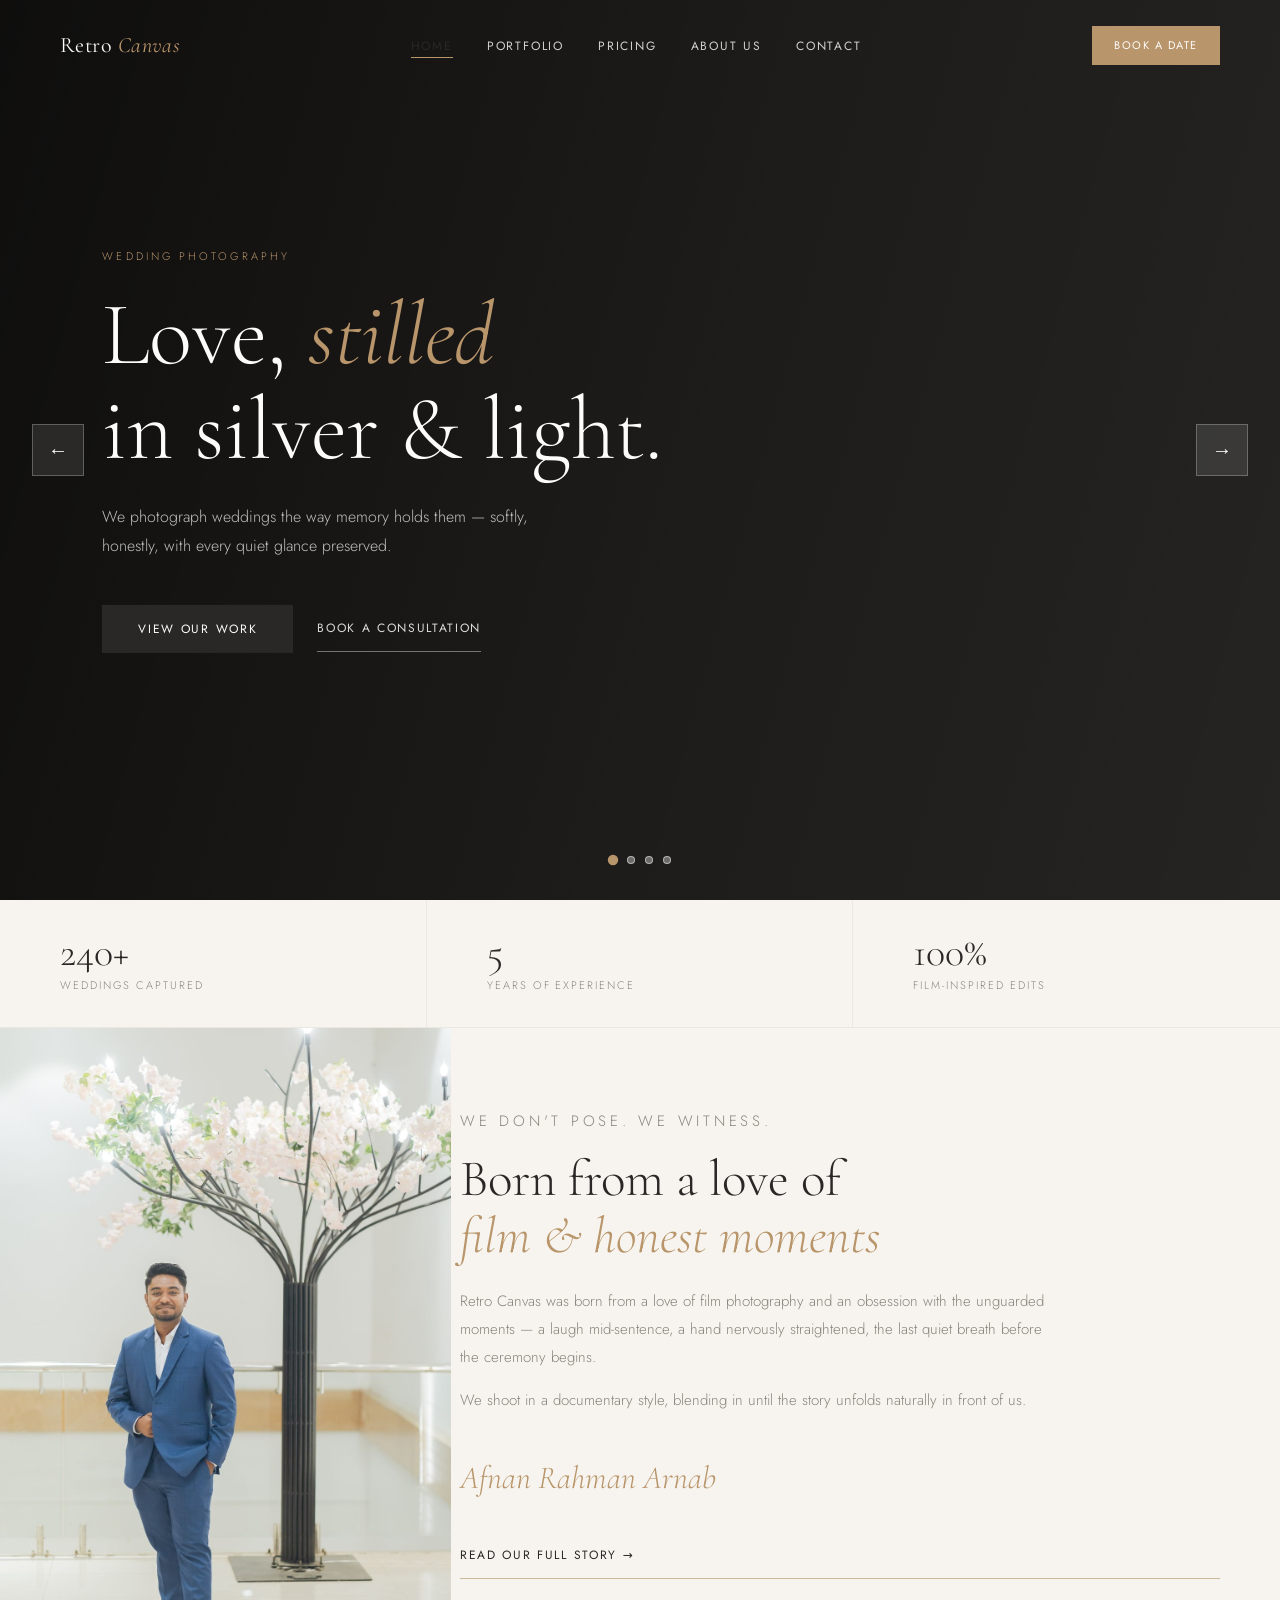
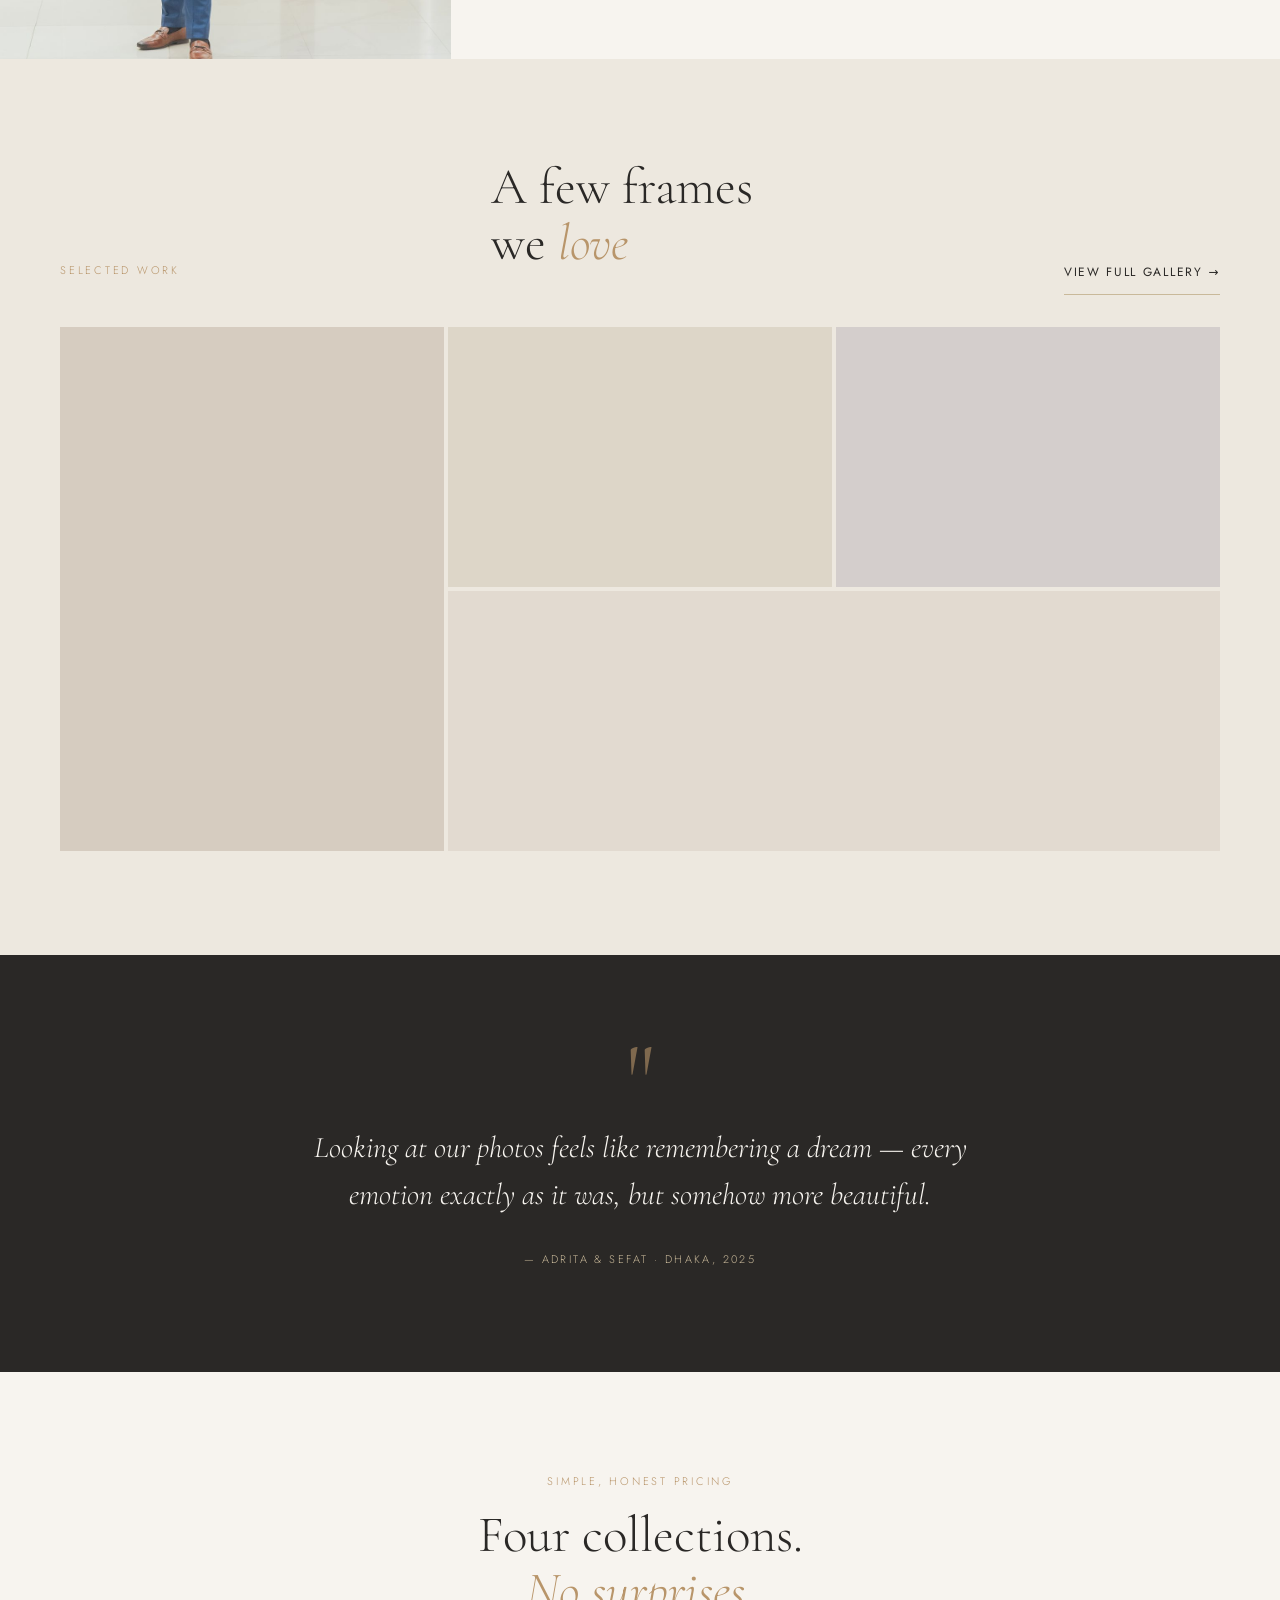
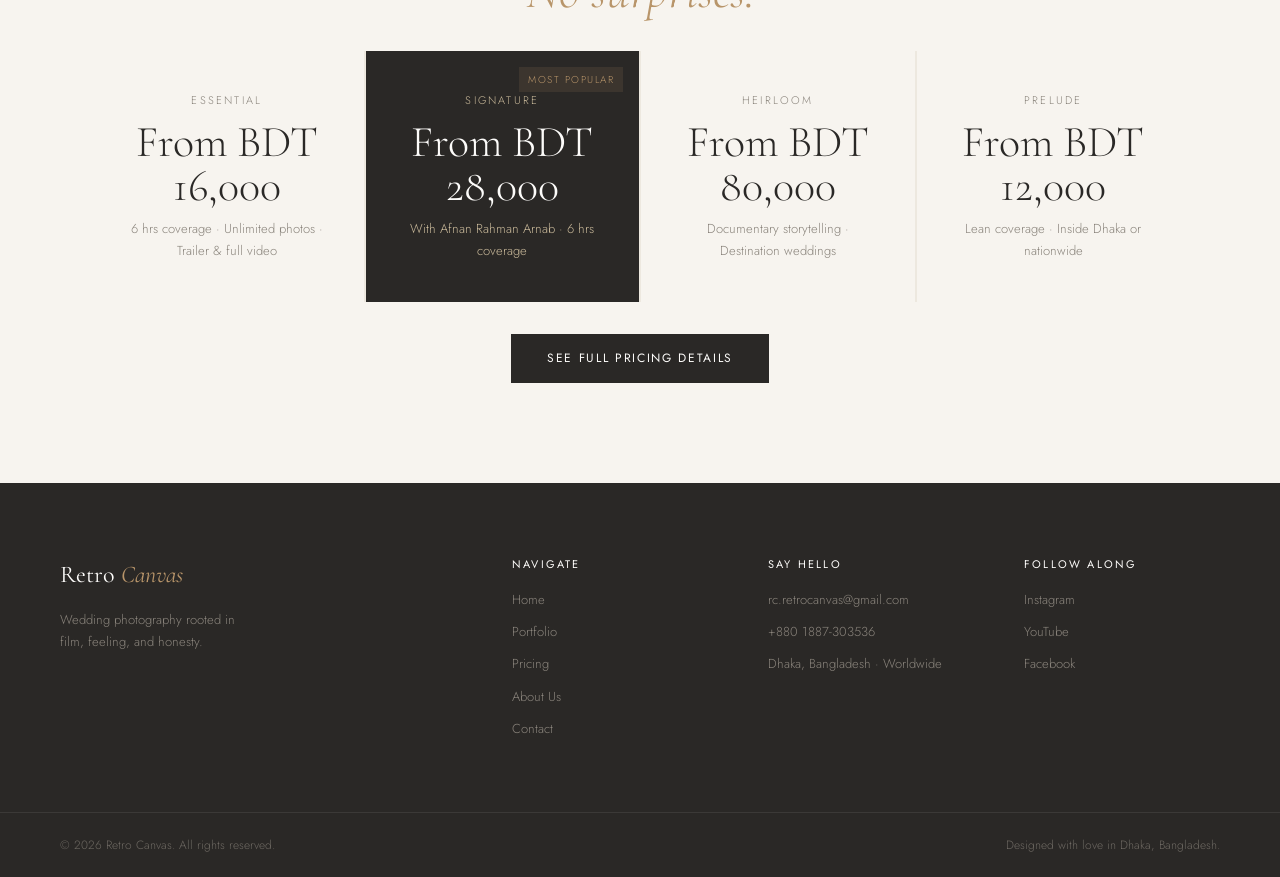
==== index.html @ ff7b5385 "link" ====
<!DOCTYPE html>
<html lang="en">
<head>
  <meta charset="UTF-8" />
  <meta name="viewport" content="width=device-width, initial-scale=1.0"/>
  <title>Retro Canvas — Wedding Photography</title>
  <link rel="stylesheet" href="css/global.css" />
  <link rel="stylesheet" href="css/home.css" />
</head>
<body>

  <nav id="main-nav">
    <a class="nav-logo" href="index.html">Retro <span>Canvas</span></a>
    <button class="nav-toggle" id="nav-toggle" aria-label="Open menu">&#9776;</button>
    <ul class="nav-links" id="nav-links">
      <li><a href="index.html" class="active">Home</a></li>
      <li><a href="pages/portfolio.html">Portfolio</a></li>
      <li><a href="pages/pricing.html">Pricing</a></li>
      <li><a href="pages/about.html">About Us</a></li>
      <li><a href="pages/contact.html">Contact</a></li>
    </ul>
    <a class="nav-cta" href="pages/contact.html">Book a Date</a>
  </nav>

  <!-- ── HERO SLIDESHOW ── -->
  <section class="hero-slider">
    <div class="slides-track">
      <div class="slide slide-1">
        <div class="slide-overlay"></div>
        <div class="slide-content">
          <span class="slide-eyebrow">Wedding Photography</span>
          <h1 class="slide-headline">Love, <em>stilled</em><br>in silver &amp; light.</h1>
          <p class="slide-sub">We photograph weddings the way memory holds them — softly, honestly, with every quiet glance preserved.</p>
          <div class="slide-actions">
            <a class="btn-primary" href="pages/portfolio.html">View Our Work</a>
            <a class="btn-ghost" href="pages/contact.html">Book a Consultation</a>
          </div>
        </div>
      </div>
      <div class="slide slide-2">
        <div class="slide-overlay"></div>
        <div class="slide-content">
          <span class="slide-eyebrow">Film · Documentary · Intimate</span>
          <h1 class="slide-headline">Every glance.<br><em>Every tear.</em><br>Preserved.</h1>
          <p class="slide-sub">Since 2022, shooting weddings across Bangladesh and beyond — always with a film heart.</p>
          <div class="slide-actions">
            <a class="btn-primary" href="pages/about.html">Our Story</a>
            <a class="btn-ghost" href="pages/pricing.html">See Packages</a>
          </div>
        </div>
      </div>
      <div class="slide slide-3">
        <div class="slide-overlay"></div>
        <div class="slide-content">
          <span class="slide-eyebrow">Destination Weddings Welcome</span>
          <h1 class="slide-headline">We go where<br><em>your love</em> takes us.</h1>
          <p class="slide-sub">From Dhaka to anywhere — we travel nationwide and beyond to document your most important day.</p>
          <div class="slide-actions">
            <a class="btn-primary" href="pages/contact.html">Start a Conversation</a>
            <a class="btn-ghost" href="pages/portfolio.html">Browse Gallery</a>
          </div>
        </div>
      </div>
      <div class="slide slide-4">
        <div class="slide-overlay"></div>
        <div class="slide-content">
          <span class="slide-eyebrow">Fine Art · Heirloom Albums</span>
          <h1 class="slide-headline">Photos you'll<br>pass down for<br><em>generations.</em></h1>
          <p class="slide-sub">Museum-quality albums and archival prints — because your story deserves to last forever.</p>
          <div class="slide-actions">
            <a class="btn-primary" href="pages/pricing.html">View Collections</a>
            <a class="btn-ghost" href="pages/contact.html">Get In Touch</a>
          </div>
        </div>
      </div>
    </div>
    <div class="slider-dots" id="slider-dots"></div>
    <button class="slider-arrow slider-prev" id="slider-prev" aria-label="Previous">&#8592;</button>
    <button class="slider-arrow slider-next" id="slider-next" aria-label="Next">&#8594;</button>
    <div class="film-strip-corner">
      <div class="film-hole"></div><div class="film-hole"></div>
      <div class="film-hole"></div><div class="film-hole"></div>
      <div class="film-hole"></div><div class="film-hole"></div>
    </div>
    <div class="slide-counter">
      <span id="slide-current">01</span>
      <span class="slide-sep">—</span>
      <span id="slide-total">04</span>
    </div>
  </section>

  <!-- ── STATS BAR ── -->
  <div class="stats-bar">
    <div class="stat-item">
      <span class="stat-num">240+</span>
      <span class="stat-label">Weddings Captured</span>
    </div>
    <div class="stat-item">
      <span class="stat-num">5</span>
      <span class="stat-label">Years of Experience</span>
    </div>
    <div class="stat-item">
      <span class="stat-num">100%</span>
      <span class="stat-label">Film-Inspired Edits</span>
    </div>
  </div>

  <!-- ── ABOUT TEASER — image + text side by side ── -->
  <section class="home-about">

    <div class="home-about-image">
      <img
        src="source/Team Photo/afnan.jpg"
        alt="Afnan Rahman Arnab"
        onerror="this.style.display='none'; this.nextElementSibling.style.display='flex';"
      />
      <!-- Fallback if photo is missing -->
      <div style="display:none; width:100%; height:100%; align-items:center; justify-content:center; background:var(--warm); flex-direction:column; gap:12px;">
        <span style="font-family:var(--serif); font-size:72px; font-weight:300; color:var(--accent);">AR</span>
      </div>
    </div>

    <div class="home-about-text">
      <p class="section-eyebrow">We don't pose. We witness.</p>
      <h2 class="section-heading">Born from a love of<br><em>film &amp; honest moments</em></h2>
      <p>Retro Canvas was born from a love of film photography and an obsession with the unguarded moments — a laugh mid-sentence, a hand nervously straightened, the last quiet breath before the ceremony begins.</p>
      <p>We shoot in a documentary style, blending in until the story unfolds naturally in front of us.</p>
      <div class="about-sig">Afnan Rahman Arnab</div>
      <a class="btn-ghost" href="pages/about.html">Read our full story &rarr;</a>
    </div>

  </section>

  <!-- ── FEATURED GALLERY ── -->
  <section class="home-gallery">
    <div class="home-gallery-header">
      <p class="section-eyebrow">Selected Work</p>
      <h2 class="section-heading">A few frames<br>we <em>love</em></h2>
      <a class="btn-ghost" href="pages/portfolio.html">View full gallery &rarr;</a>
    </div>
    <div class="home-gallery-grid">
      <div class="hg-item hg-tall">
        <div class="hg-placeholder" style="background:#D6CCC0;"></div>
        <div class="hg-hover"><span>Golden Hour · Dhaka</span></div>
      </div>
      <div class="hg-item">
        <div class="hg-placeholder" style="background:#DDD6C8;"></div>
        <div class="hg-hover"><span>Ceremony · Chittagong</span></div>
      </div>
      <div class="hg-item">
        <div class="hg-placeholder" style="background:#D4CECC;"></div>
        <div class="hg-hover"><span>35mm Film · Sylhet</span></div>
      </div>
      <div class="hg-item hg-wide">
        <div class="hg-placeholder" style="background:#E2DAD0;"></div>
        <div class="hg-hover"><span>Bridal Portraits · Cox's Bazar</span></div>
      </div>
      <div class="hg-item">
        <div class="hg-placeholder" style="background:#D0CAC0;"></div>
        <div class="hg-hover"><span>Reception · Dhaka</span></div>
      </div>
    </div>
  </section>

  <!-- ── TESTIMONIAL ── -->
  <section class="home-testimonial">
    <div class="testimonial-inner">
      <div class="quote-mark">"</div>
      <blockquote>Looking at our photos feels like remembering a dream — every emotion exactly as it was, but somehow more beautiful.</blockquote>
      <cite>— Adrita &amp; Sefat · Dhaka, 2025</cite>
    </div>
  </section>

  <!-- ── PRICING TEASER ── -->
  <section class="home-pricing">
    <p class="section-eyebrow">Simple, honest pricing</p>
    <h2 class="section-heading">Four collections.<br><em>No surprises.</em></h2>
    <div class="pricing-teaser-grid">
      <div class="pt-card">
        <span class="pt-name">Essential</span>
        <span class="pt-price">From BDT 16,000</span>
        <span class="pt-desc">6 hrs coverage · Unlimited photos · Trailer &amp; full video</span>
      </div>
      <div class="pt-card pt-featured">
        <span class="pt-badge">Most Popular</span>
        <span class="pt-name">Signature</span>
        <span class="pt-price">From BDT 28,000</span>
        <span class="pt-desc">With Afnan Rahman Arnab · 6 hrs coverage</span>
      </div>
      <div class="pt-card">
        <span class="pt-name">Heirloom</span>
        <span class="pt-price">From BDT 80,000</span>
        <span class="pt-desc">Documentary storytelling · Destination weddings</span>
      </div>
      <div class="pt-card">
        <span class="pt-name">Prelude</span>
        <span class="pt-price">From BDT 12,000</span>
        <span class="pt-desc">Lean coverage · Inside Dhaka or nationwide</span>
      </div>
    </div>
    <a class="btn-primary" href="pages/pricing.html">See full pricing details</a>
  </section>

  <!-- ── FOOTER ── -->
  <footer id="site-footer">
    <div class="footer-top">
      <div class="footer-brand">
        <a class="footer-logo" href="index.html">Retro <span>Canvas</span></a>
        <p>Wedding photography rooted in<br>film, feeling, and honesty.</p>
      </div>
      <div class="footer-nav">
        <strong>Navigate</strong>
        <a href="index.html">Home</a>
        <a href="pages/portfolio.html">Portfolio</a>
        <a href="pages/pricing.html">Pricing</a>
        <a href="pages/about.html">About Us</a>
        <a href="pages/contact.html">Contact</a>
      </div>
      <div class="footer-contact">
        <strong>Say Hello</strong>
        <a href="mailto:rc.retrocanvas@gmail.com">rc.retrocanvas@gmail.com</a>
        <a href="tel:+8801887303536">+880 1887-303536</a>
        <span>Dhaka, Bangladesh · Worldwide</span>
      </div>
      <div class="footer-social">
        <strong>Follow Along</strong>
        <a href="https://www.instagram.com/retrocanvas.bd" target="_blank">Instagram</a>
        <a href="https://www.youtube.com/@RetroCanvas" target="_blank">YouTube</a>
        <a href="https://www.facebook.com/RetroCanvasStudio" target="_blank">Facebook</a>
      </div>
    </div>
    <div class="footer-bottom">
      <span>© 2026 Retro Canvas. All rights reserved.</span>
      <span>Designed with love in Dhaka, Bangladesh.</span>
    </div>
  </footer>

  <script src="js/nav.js"></script>
  <script src="js/slider.js"></script>
</body>
</html>
---- css/global.css ----
/* ================================================================
   global.css — Retro Canvas Wedding Photography
   ================================================================

   HOW TO CUSTOMIZE:
   All colors, fonts and sizes live in :root below.
   Change ONE value here and it updates everywhere on the site.
   ================================================================ */

@import url('https://fonts.googleapis.com/css2?family=Cormorant+Garamond:ital,wght@0,300;0,400;0,500;1,300;1,400&family=Jost:wght@300;400;500&display=swap');

/* ── DESIGN TOKENS ─────────────────────────────────────────────
   CUSTOMIZE: Change these hex values to restyle the whole site
──────────────────────────────────────────────────────────────── */
:root {
  /* Colors */
  --ivory:    #F7F4EF;   /* page background */
  --warm:     #EDE8DF;   /* subtle borders & section backgrounds */
  --dust:     #C9B99A;   /* decorative accents */
  --charcoal: #2A2826;   /* primary text & dark backgrounds */
  --mist:     #8A847C;   /* secondary / muted text */
  --accent:   #B8956A;   /* gold highlight — change to your brand color */
  --white:    #FDFCFA;   /* near-white for light elements */

  /* Typography */
  --serif: 'Cormorant Garamond', Georgia, serif;   /* headlines */
  --sans:  'Jost', system-ui, sans-serif;           /* body / UI */

  /* Spacing scale */
  --gap-xs: 8px;
  --gap-sm: 16px;
  --gap-md: 32px;
  --gap-lg: 60px;
  --gap-xl: 100px;

  /* Max content width */
  --max-width: 1280px;
}

/* ── RESET ───────────────────────────────────────────────────── */
*, *::before, *::after { box-sizing: border-box; margin: 0; padding: 0; }
html { scroll-behavior: smooth; }
img { display: block; width: 100%; height: 100%; object-fit: cover; }

body {
  background: var(--ivory);
  color: var(--charcoal);
  font-family: var(--sans);
  font-weight: 300;
  font-size: 15px;
  line-height: 1.7;
  -webkit-font-smoothing: antialiased;
}

/* ── SHARED TYPOGRAPHY ───────────────────────────────────────── */
.section-eyebrow {
  font-size: 11px;
  letter-spacing: 0.25em;
  text-transform: uppercase;
  color: var(--accent);
  display: block;
  margin-bottom: 16px;
}

.section-heading {
  font-family: var(--serif);
  font-size: clamp(32px, 4vw, 54px);
  font-weight: 300;
  line-height: 1.1;
  color: var(--charcoal);
  margin-bottom: 24px;
}
.section-heading em { font-style: italic; color: var(--accent); }

/* ── SHARED BUTTONS ──────────────────────────────────────────── */
.btn-primary {
  display: inline-block;
  font-family: var(--sans);
  font-size: 12px;
  font-weight: 400;
  letter-spacing: 0.14em;
  text-transform: uppercase;
  color: var(--white);
  background: var(--charcoal);
  padding: 14px 36px;
  text-decoration: none;
  border: none;
  cursor: pointer;
  transition: background 0.25s ease;
}
.btn-primary:hover { background: var(--accent); }

.btn-ghost {
  display: inline-block;
  font-family: var(--sans);
  font-size: 12px;
  font-weight: 400;
  letter-spacing: 0.14em;
  text-transform: uppercase;
  color: var(--charcoal);
  background: transparent;
  padding: 12px 0;
  text-decoration: none;
  border-bottom: 1px solid var(--dust);
  cursor: pointer;
  transition: color 0.2s, border-color 0.2s;
}
.btn-ghost:hover { color: var(--accent); border-color: var(--accent); }

/* ── NAV ─────────────────────────────────────────────────────── */
#main-nav {
  position: fixed;
  top: 0; left: 0; right: 0;
  z-index: 1000;
  display: flex;
  align-items: center;
  justify-content: space-between;
  padding: 26px var(--gap-lg);
  transition: background 0.4s ease, padding 0.3s ease, border-color 0.3s;
  border-bottom: 1px solid transparent;
}

/* Scrolled state applied by nav.js */
#main-nav.scrolled {
  background: rgba(247,244,239,0.96);
  backdrop-filter: blur(12px);
  border-color: var(--warm);
  padding: 16px var(--gap-lg);
}

/* On inner pages the nav is always solid */
#main-nav.solid {
  background: var(--ivory);
  border-color: var(--warm);
  padding: 18px var(--gap-lg);
}

.nav-logo {
  font-family: var(--serif);
  font-size: 22px;
  font-weight: 400;
  letter-spacing: 0.02em;
  color: var(--white);
  text-decoration: none;
  transition: color 0.3s;
  z-index: 2;
}
#main-nav.scrolled .nav-logo,
#main-nav.solid   .nav-logo { color: var(--charcoal); }
.nav-logo span { color: var(--accent); font-style: italic; }

.nav-links {
  display: flex;
  gap: 34px;
  list-style: none;
}
.nav-links a {
  font-size: 12px;
  font-weight: 400;
  letter-spacing: 0.15em;
  text-transform: uppercase;
  color: rgba(255,255,255,0.8);
  text-decoration: none;
  transition: color 0.2s;
  position: relative;
}
.nav-links a::after {
  content: '';
  position: absolute;
  bottom: -3px; left: 0; right: 0;
  height: 1px;
  background: var(--accent);
  transform: scaleX(0);
  transition: transform 0.2s;
}
.nav-links a:hover::after,
.nav-links a.active::after { transform: scaleX(1); }

#main-nav.scrolled .nav-links a,
#main-nav.solid   .nav-links a { color: var(--mist); }
#main-nav.scrolled .nav-links a:hover,
#main-nav.solid   .nav-links a:hover,
.nav-links a.active { color: var(--charcoal); }

.nav-cta {
  font-size: 11px;
  font-weight: 400;
  letter-spacing: 0.14em;
  text-transform: uppercase;
  color: var(--white);
  background: var(--accent);
  padding: 10px 22px;
  text-decoration: none;
  transition: background 0.2s;
  white-space: nowrap;
}
.nav-cta:hover { background: var(--charcoal); }

/* Mobile hamburger — hidden on desktop */
.nav-toggle {
  display: none;
  background: none;
  border: none;
  color: var(--white);
  font-size: 22px;
  cursor: pointer;
  z-index: 2;
  transition: color 0.3s;
}
#main-nav.scrolled .nav-toggle,
#main-nav.solid   .nav-toggle { color: var(--charcoal); }

/* ── PAGE HERO (inner pages) ─────────────────────────────────── */
.page-banner {
  padding: 160px var(--gap-lg) 80px;
  text-align: center;
  background: var(--ivory);
  border-bottom: 1px solid var(--warm);
}
.page-banner h1 {
  font-family: var(--serif);
  font-size: clamp(40px, 5vw, 72px);
  font-weight: 300;
  color: var(--charcoal);
  line-height: 1.1;
}
.page-banner h1 em { font-style: italic; color: var(--accent); }
.page-banner p {
  margin-top: 14px;
  font-size: 15px;
  color: var(--mist);
  max-width: 480px;
  margin-left: auto;
  margin-right: auto;
}

/* ── FOOTER ──────────────────────────────────────────────────── */
#site-footer {
  background: var(--charcoal);
  color: var(--dust);
}

.footer-top {
  display: grid;
  grid-template-columns: 2fr 1fr 1fr 1fr;
  gap: var(--gap-lg);
  padding: 72px var(--gap-lg);
  border-bottom: 1px solid rgba(255,255,255,0.08);
}

.footer-logo {
  font-family: var(--serif);
  font-size: 24px;
  font-weight: 400;
  color: var(--white);
  text-decoration: none;
  display: block;
  margin-bottom: 14px;
}
.footer-logo span { color: var(--accent); font-style: italic; }

.footer-brand p {
  font-size: 13px;
  color: var(--mist);
  line-height: 1.7;
}

.footer-nav, .footer-contact, .footer-social {
  display: flex;
  flex-direction: column;
  gap: 10px;
}
.footer-nav strong,
.footer-contact strong,
.footer-social strong {
  font-size: 11px;
  letter-spacing: 0.2em;
  text-transform: uppercase;
  color: var(--white);
  font-weight: 400;
  margin-bottom: 6px;
}
.footer-nav a,
.footer-contact a,
.footer-contact span,
.footer-social a {
  font-size: 13px;
  color: var(--mist);
  text-decoration: none;
  transition: color 0.2s;
}
.footer-nav a:hover,
.footer-contact a:hover,
.footer-social a:hover { color: var(--accent); }

.footer-bottom {
  display: flex;
  justify-content: space-between;
  align-items: center;
  padding: 22px var(--gap-lg);
  font-size: 12px;
  color: var(--mist);
  opacity: 0.7;
}

/* ── RESPONSIVE NAV ──────────────────────────────────────────── */
@media (max-width: 960px) {
  #main-nav { padding: 20px 24px; }
  #main-nav.scrolled, #main-nav.solid { padding: 14px 24px; }

  .nav-toggle { display: block; }
  .nav-cta { display: none; }

  .nav-links {
    position: fixed;
    top: 0; right: 0; bottom: 0;
    width: 75vw;
    max-width: 320px;
    background: var(--charcoal);
    flex-direction: column;
    gap: 0;
    padding: 80px 40px 40px;
    transform: translateX(100%);
    transition: transform 0.35s ease;
    z-index: 1;
  }
  .nav-links.open { transform: translateX(0); }
  .nav-links li { border-bottom: 1px solid rgba(255,255,255,0.06); }
  .nav-links a {
    display: block;
    padding: 16px 0;
    color: var(--dust);
    font-size: 14px;
    letter-spacing: 0.1em;
  }
  #main-nav.scrolled .nav-links a,
  #main-nav.solid   .nav-links a { color: var(--dust); }

  .footer-top { grid-template-columns: 1fr 1fr; gap: 40px; padding: 48px 24px; }
  .footer-bottom { flex-direction: column; gap: 8px; text-align: center; padding: 20px 24px; }
}

@media (max-width: 600px) {
  .footer-top { grid-template-columns: 1fr; }
  .page-banner { padding: 120px 24px 60px; }
}
---- css/home.css ----
/* ================================================================
   home.css — Home page styles
   ================================================================
   HERO SLIDESHOW IMAGES:
   Find .slide-1, .slide-2, .slide-3, .slide-4 below.
   Replace the gradient with your own photo:
     background-image: url('../images/hero1.jpg');
   ================================================================ */

/* ── HERO SLIDER ─────────────────────────────────────────────── */
.hero-slider {
  position: relative;
  width: 100%;
  height: 100vh;
  min-height: 600px;
  overflow: hidden;
  background: var(--charcoal);
}

.slides-track {
  display: flex;
  width: 400%;  /* 4 slides × 100% */
  height: 100%;
  transition: transform 0.9s cubic-bezier(0.77, 0, 0.18, 1);
}

/* ── INDIVIDUAL SLIDES ───────────────────────────────────────── */
.slide {
  position: relative;
  width: 25%;   /* each = 100vw */
  height: 100%;
  background-size: cover;
  background-position: center;
  overflow: hidden;
}

/* ── SLIDE BACKGROUND IMAGES ─────────────────────────────────────
   CUSTOMIZE: Replace gradients with your own photos.
   Example: background-image: url('../images/hero1.jpg');
   Keep background-size: cover; background-position: center;
──────────────────────────────────────────────────────────────── */
.slide-1 {
    background-image: url('../source/hero1.jpg');
    background-size: cover;
    background-position: center;
    background-repeat: no-repeat;
}

.slide-2 {
    background-image: url('../source/hero2.jpg');
    background-size: cover;
    background-position: center;
    background-repeat: no-repeat;
}

.slide-3 {
    background-image: url('../source/hero3.jpg');
    background-size: cover;
    background-position: center;
    background-repeat: no-repeat;
}

.slide-4 {
    background-image: url('../source/hero4.jpg');
    background-size: cover;
    background-position: center;
    background-repeat: no-repeat;
}
/* Ken Burns zoom animation per slide */
.slide::before {
  content: '';
  position: absolute;
  inset: -5%;
  background: inherit;
  background-size: cover;
  background-position: center;
  animation: kenBurns 8s ease-in-out infinite alternate;
}

@keyframes kenBurns {
  from { transform: scale(1) translate(0, 0); }
  to   { transform: scale(1.08) translate(-1%, 1%); }
}

/* overlay darkens slide for text legibility */
.slide-overlay {
  position: absolute;
  inset: 0;
  background: linear-gradient(
    105deg,
    rgba(0,0,0,0.65) 0%,
    rgba(0,0,0,0.3) 55%,
    rgba(0,0,0,0.1) 100%
  );
  z-index: 1;
}

/* ── SLIDE TEXT CONTENT ──────────────────────────────────────── */
.slide-content {
  position: absolute;
  top: 50%;
  left: 8%;
  transform: translateY(-50%);
  z-index: 2;
  max-width: 620px;
  opacity: 0;
  transition: opacity 0.6s ease 0.4s, transform 0.6s ease 0.4s;
  transform: translateY(calc(-50% + 30px));
}

/* Active slide text animates in */
.slide.active .slide-content {
  opacity: 1;
  transform: translateY(-50%);
}

.slide-eyebrow {
  display: block;
  font-size: 11px;
  letter-spacing: 0.28em;
  text-transform: uppercase;
  color: var(--accent);
  margin-bottom: 22px;
}

.slide-headline {
  font-family: var(--serif);
  font-size: clamp(48px, 7vw, 96px);
  font-weight: 300;
  line-height: 1.06;
  color: var(--white);
  margin-bottom: 24px;
}
.slide-headline em {
  font-style: italic;
  color: var(--accent);
}

.slide-sub {
  font-size: 16px;
  color: rgba(255,255,255,0.72);
  max-width: 440px;
  line-height: 1.85;
  margin-bottom: 44px;
}

.slide-actions {
  display: flex;
  gap: 24px;
  align-items: center;
  flex-wrap: wrap;
}

/* Ghost button in white on dark hero */
.slide-actions .btn-ghost {
  color: rgba(255,255,255,0.85);
  border-color: rgba(255,255,255,0.4);
}
.slide-actions .btn-ghost:hover {
  color: var(--white);
  border-color: var(--white);
}

/* ── SLIDER DOTS ─────────────────────────────────────────────── */
.slider-dots {
  position: absolute;
  bottom: 36px;
  left: 50%;
  transform: translateX(-50%);
  display: flex;
  gap: 10px;
  z-index: 10;
}

.dot {
  width: 8px; height: 8px;
  border-radius: 50%;
  background: rgba(255,255,255,0.35);
  border: 1px solid rgba(255,255,255,0.5);
  cursor: pointer;
  transition: background 0.3s, transform 0.3s;
}
.dot.active {
  background: var(--accent);
  border-color: var(--accent);
  transform: scale(1.3);
}

/* ── PREV / NEXT ARROWS ──────────────────────────────────────── */
.slider-arrow {
  position: absolute;
  top: 50%;
  transform: translateY(-50%);
  z-index: 10;
  background: rgba(255,255,255,0.1);
  border: 1px solid rgba(255,255,255,0.25);
  color: var(--white);
  width: 52px; height: 52px;
  font-size: 20px;
  cursor: pointer;
  transition: background 0.2s, border-color 0.2s;
  display: flex; align-items: center; justify-content: center;
}
.slider-arrow:hover {
  background: var(--accent);
  border-color: var(--accent);
}
.slider-prev { left: 32px; }
.slider-next { right: 32px; }

/* ── FILM STRIP CORNER DETAIL ────────────────────────────────── */
/* .film-strip-corner {
  position: absolute;
  top: 36px; right: 36px;
  display: flex;
  flex-direction: column;
  gap: 5px;
  z-index: 5;
}
.film-hole {
  width: 13px; height: 13px;
  border: 1px solid rgba(255,255,255,0.25);
  border-radius: 2px;
}
*/
/* ── SLIDE COUNTER ───────────────────────────────────────────── */
/* .slide-counter {
  position: absolute;
  bottom: 36px;
  right: 36px;
  z-index: 10;
  display: flex;
  align-items: center;
  gap: 8px;
  font-family: var(--serif);
  font-size: 14px;
  color: rgba(255,255,255,0.5);
}
#slide-current { color: var(--white); font-size: 18px; }
.slide-sep { color: var(--accent); }*/

/* ── STATS BAR ───────────────────────────────────────────────── */
.stats-bar {
  display: grid;
  grid-template-columns: repeat(3, 1fr);
  border-bottom: 1px solid var(--warm);
}
.stat-item {
  padding: 32px var(--gap-lg);
  border-right: 1px solid var(--warm);
  display: flex;
  flex-direction: column;
  gap: 4px;
}
.stat-item:last-child { border-right: none; }

.stat-num {
  font-family: var(--serif);
  font-size: 40px;
  font-weight: 300;
  color: var(--charcoal);
  line-height: 1;
}
.stat-label {
  font-size: 11px;
  letter-spacing: 0.18em;
  text-transform: uppercase;
  color: var(--mist);
}

/* ── HOME ABOUT ──────────────────────────────────────────────── */
.home-about {
  display: grid;
  grid-template-columns: 5fr 11fr;  /* 5:11 split — photo left, text right */
  align-items: stretch;
}

.home-about-image {
  background: var(--warm);
  overflow: hidden;
  position: relative;
  aspect-ratio: 5 / 7;   /* true 5:7 portrait ratio */
}

.home-about-image img {
  position: absolute;     /* fills the aspect-ratio box fully */
  inset: 0;
  width: 100%;
  height: 100%;
  object-fit: cover;
  object-position: center center;
  display: block;
}

.home-about-text {
  padding: 80px var(--gap-lg);
  display: flex;
  flex-direction: column;
  justify-content: center;
  gap: 0;
}
.home-about-text p {
  font-size: 15px;
  color: var(--mist);
  line-height: 1.85;
  margin-bottom: 16px;
  max-width: 600px;
}
.about-sig {
  font-family: var(--serif);
  font-size: 32px;
  font-style: italic;
  color: var(--accent);
  margin: 20px 0 28px;
}
/* ── HOME GALLERY ────────────────────────────────────────────── */
.home-gallery {
  padding: var(--gap-xl) var(--gap-lg);
  background: var(--warm);
}
.home-gallery-header {
  display: flex;
  align-items: flex-end;
  justify-content: space-between;
  margin-bottom: var(--gap-md);
  flex-wrap: wrap;
  gap: 20px;
}

.home-gallery-grid {
  display: grid;
  grid-template-columns: repeat(3, 1fr);
  grid-template-rows: 260px 260px;
  gap: 4px;
}

.hg-item {
  position: relative;
  overflow: hidden;
  cursor: pointer;
}
.hg-tall { grid-row: span 2; }
.hg-wide { grid-column: span 2; }

.hg-placeholder {
  width: 100%; height: 100%;
  transition: transform 0.5s ease;
}
/* CUSTOMIZE: Replace .hg-placeholder with <img src="images/photo.jpg"> */

.hg-item:hover .hg-placeholder { transform: scale(1.05); }

.hg-hover {
  position: absolute;
  inset: 0;
  background: rgba(42,40,38,0);
  display: flex;
  align-items: flex-end;
  padding: 20px;
  transition: background 0.3s;
}
.hg-item:hover .hg-hover { background: rgba(42,40,38,0.5); }
.hg-hover span {
  font-size: 13px;
  color: var(--white);
  letter-spacing: 0.05em;
  opacity: 0;
  transform: translateY(8px);
  transition: opacity 0.3s, transform 0.3s;
}
.hg-item:hover .hg-hover span { opacity: 1; transform: translateY(0); }

/* ── HOME TESTIMONIAL ────────────────────────────────────────── */
.home-testimonial {
  background: var(--charcoal);
  padding: var(--gap-xl) var(--gap-lg);
  text-align: center;
}
.testimonial-inner { max-width: 720px; margin: 0 auto; }

.quote-mark {
  font-family: var(--serif);
  font-size: 100px;
  color: var(--accent);
  line-height: 0.5;
  margin-bottom: 20px;
  opacity: 0.6;
}
blockquote {
  font-family: var(--serif);
  font-size: clamp(20px, 2.5vw, 30px);
  font-weight: 300;
  font-style: italic;
  color: var(--ivory);
  line-height: 1.55;
  margin-bottom: 28px;
}
cite {
  font-size: 11px;
  letter-spacing: 0.22em;
  text-transform: uppercase;
  color: var(--dust);
  font-style: normal;
}

/* ── PRICING TEASER ──────────────────────────────────────────── */
.home-pricing {
  padding: var(--gap-xl) var(--gap-lg);
  text-align: center;
}
.pricing-teaser-grid {
  display: grid;
  grid-template-columns: repeat(4, 1fr);  /* was repeat(3, 1fr) */
  gap: 2px;
  background: var(--warm);
  margin: var(--gap-md) 0 var(--gap-md);
  max-width: 1100px;  /* was 860px — gives 4 cards more breathing room */
  margin-left: auto;
  margin-right: auto;
}
.pt-card {
  background: var(--ivory);
  padding: 40px 36px;
  display: flex;
  flex-direction: column;
  gap: 10px;
  position: relative;
  transition: transform 0.2s;
}
.pt-card:hover { transform: translateY(-4px); }
.pt-card.pt-featured { background: var(--charcoal); }

.pt-badge {
  position: absolute;
  top: 16px; right: 16px;
  font-size: 10px;
  letter-spacing: 0.15em;
  text-transform: uppercase;
  color: var(--accent);
  background: rgba(184,149,106,0.12);
  padding: 4px 9px;
}

.pt-name {
  font-size: 11px;
  letter-spacing: 0.2em;
  text-transform: uppercase;
  color: var(--mist);
}
.pt-card.pt-featured .pt-name { color: var(--dust); }

.pt-price {
  font-family: var(--serif);
  font-size: 44px;
  font-weight: 300;
  color: var(--charcoal);
  line-height: 1;
}
.pt-card.pt-featured .pt-price { color: var(--white); }

.pt-desc { font-size: 13px; color: var(--mist); }
.pt-card.pt-featured .pt-desc { color: var(--dust); }

/* ── PRESS ───────────────────────────────────────────────────── */
.home-press {
  padding: 52px var(--gap-lg);
  border-top: 1px solid var(--warm);
  text-align: center;
}
.press-label {
  font-size: 11px;
  letter-spacing: 0.22em;
  text-transform: uppercase;
  color: var(--mist);
  margin-bottom: 28px;
}
.press-logos {
  display: flex;
  justify-content: center;
  align-items: center;
  gap: 52px;
  flex-wrap: wrap;
  opacity: 0.4;
}
.press-logos span {
  font-family: var(--serif);
  font-size: 20px;
  color: var(--charcoal);
}

/* ── RESPONSIVE ──────────────────────────────────────────────── */
@media (max-width: 960px) {
  .slider-arrow { display: none; }
  .slide-content { left: 6%; max-width: 90%; }

  .stats-bar { grid-template-columns: repeat(3, 1fr); }
  .stat-item:nth-child(2) { border-right: 1px solid var(--warm); } /* remove old override */
  .stat-item { padding: 24px 28px; }

  .home-about { grid-template-columns: 1fr; max-height: none; }
  .home-about-image { min-height: 500px; max-height: 600px; }
  .home-about-text { padding: 52px 24px; }

  .home-gallery { padding: var(--gap-md) 24px; }
  .home-gallery-grid {
    grid-template-columns: 1fr 1fr;
    grid-template-rows: auto;
  }
  .hg-tall { grid-row: span 1; }
  .hg-wide { grid-column: span 1; }

  .home-testimonial { padding: var(--gap-lg) 24px; }
  .home-pricing { padding: var(--gap-lg) 24px; }
  .pricing-teaser-grid { grid-template-columns: repeat(2, 1fr); }
  .pricing-teaser-grid { grid-template-columns: 1fr; }

  .home-press { padding: 40px 24px; }
  .press-logos { gap: 28px; }
}

@media (max-width: 600px) {
  .slide-headline { font-size: clamp(38px, 10vw, 56px); }
  .slide-sub { font-size: 14px; }
  .stats-bar { grid-template-columns: 1fr; }
  .stat-item { border-right: none; border-bottom: 1px solid var(--warm); }
  .stat-item:last-child { border-bottom: none; }
  .home-gallery-grid { grid-template-columns: 1fr; grid-template-rows: auto; }
  .hg-wide { grid-column: span 1; }
}
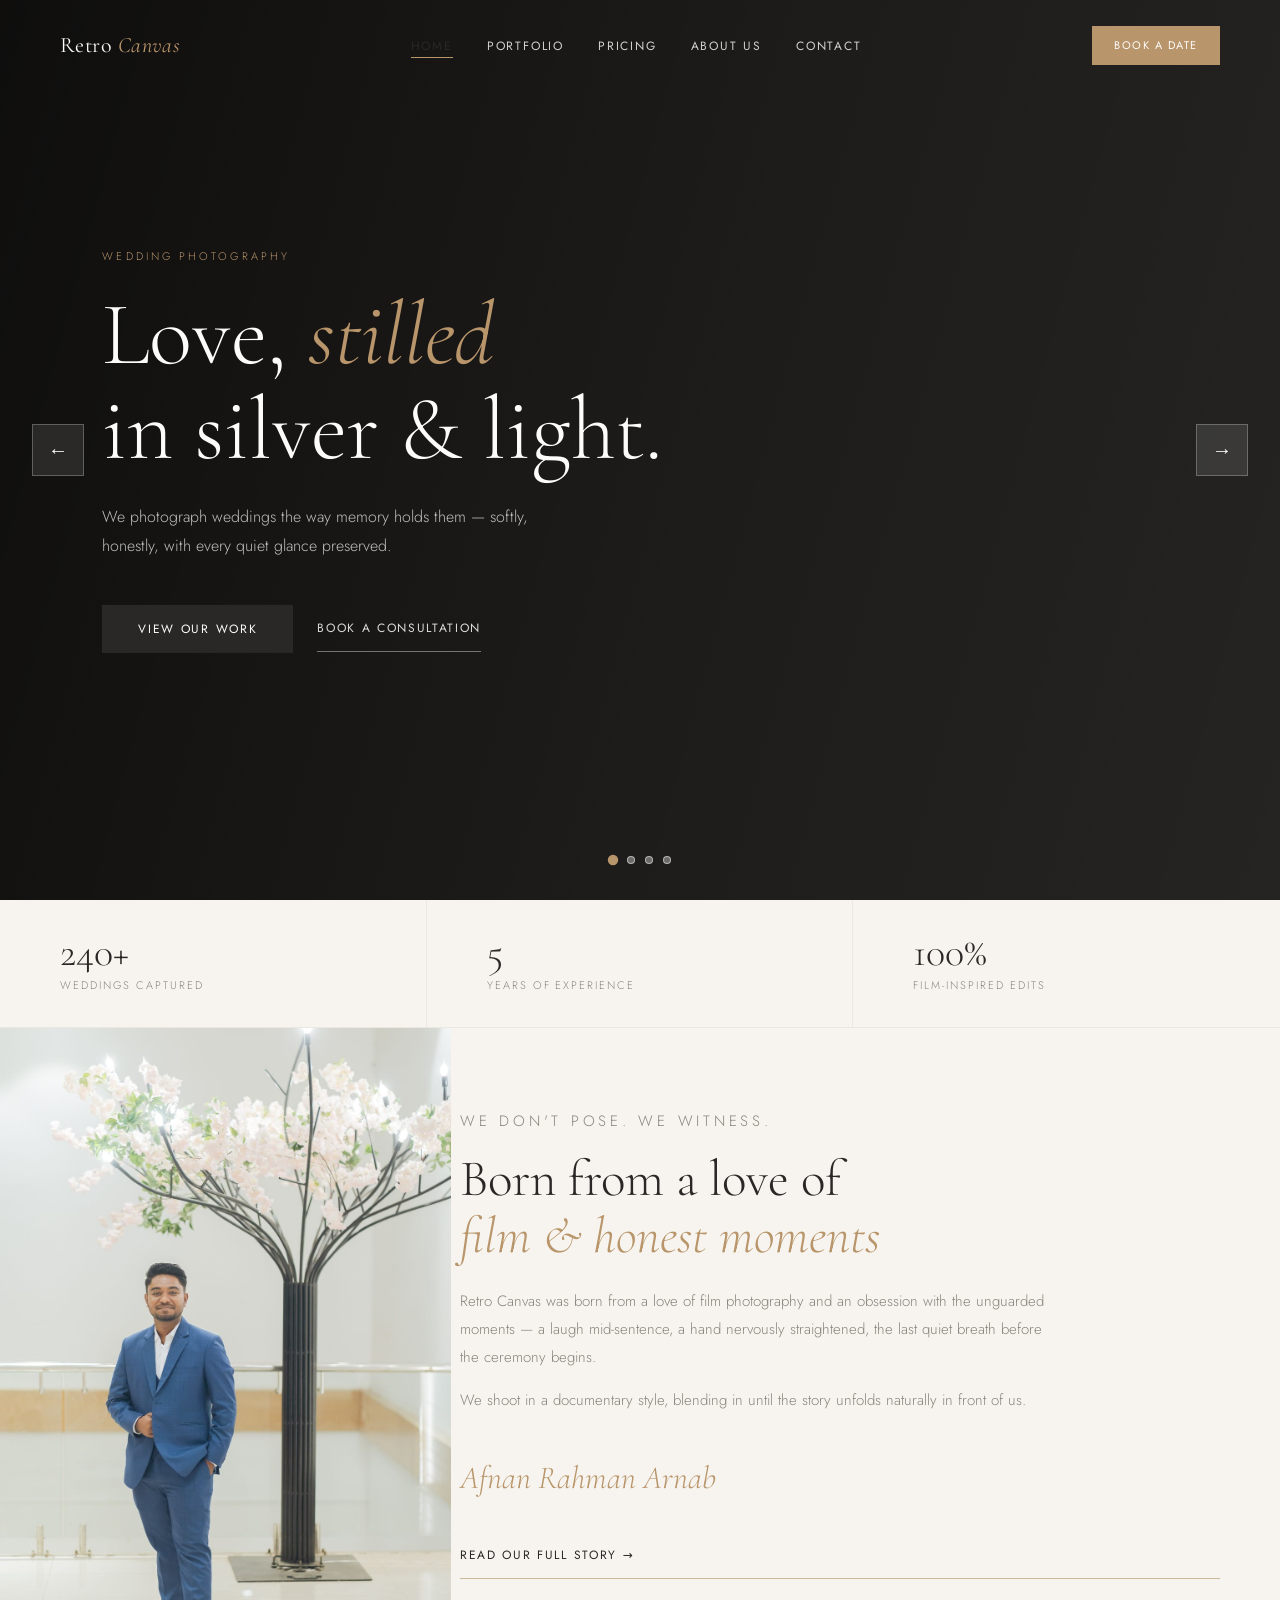
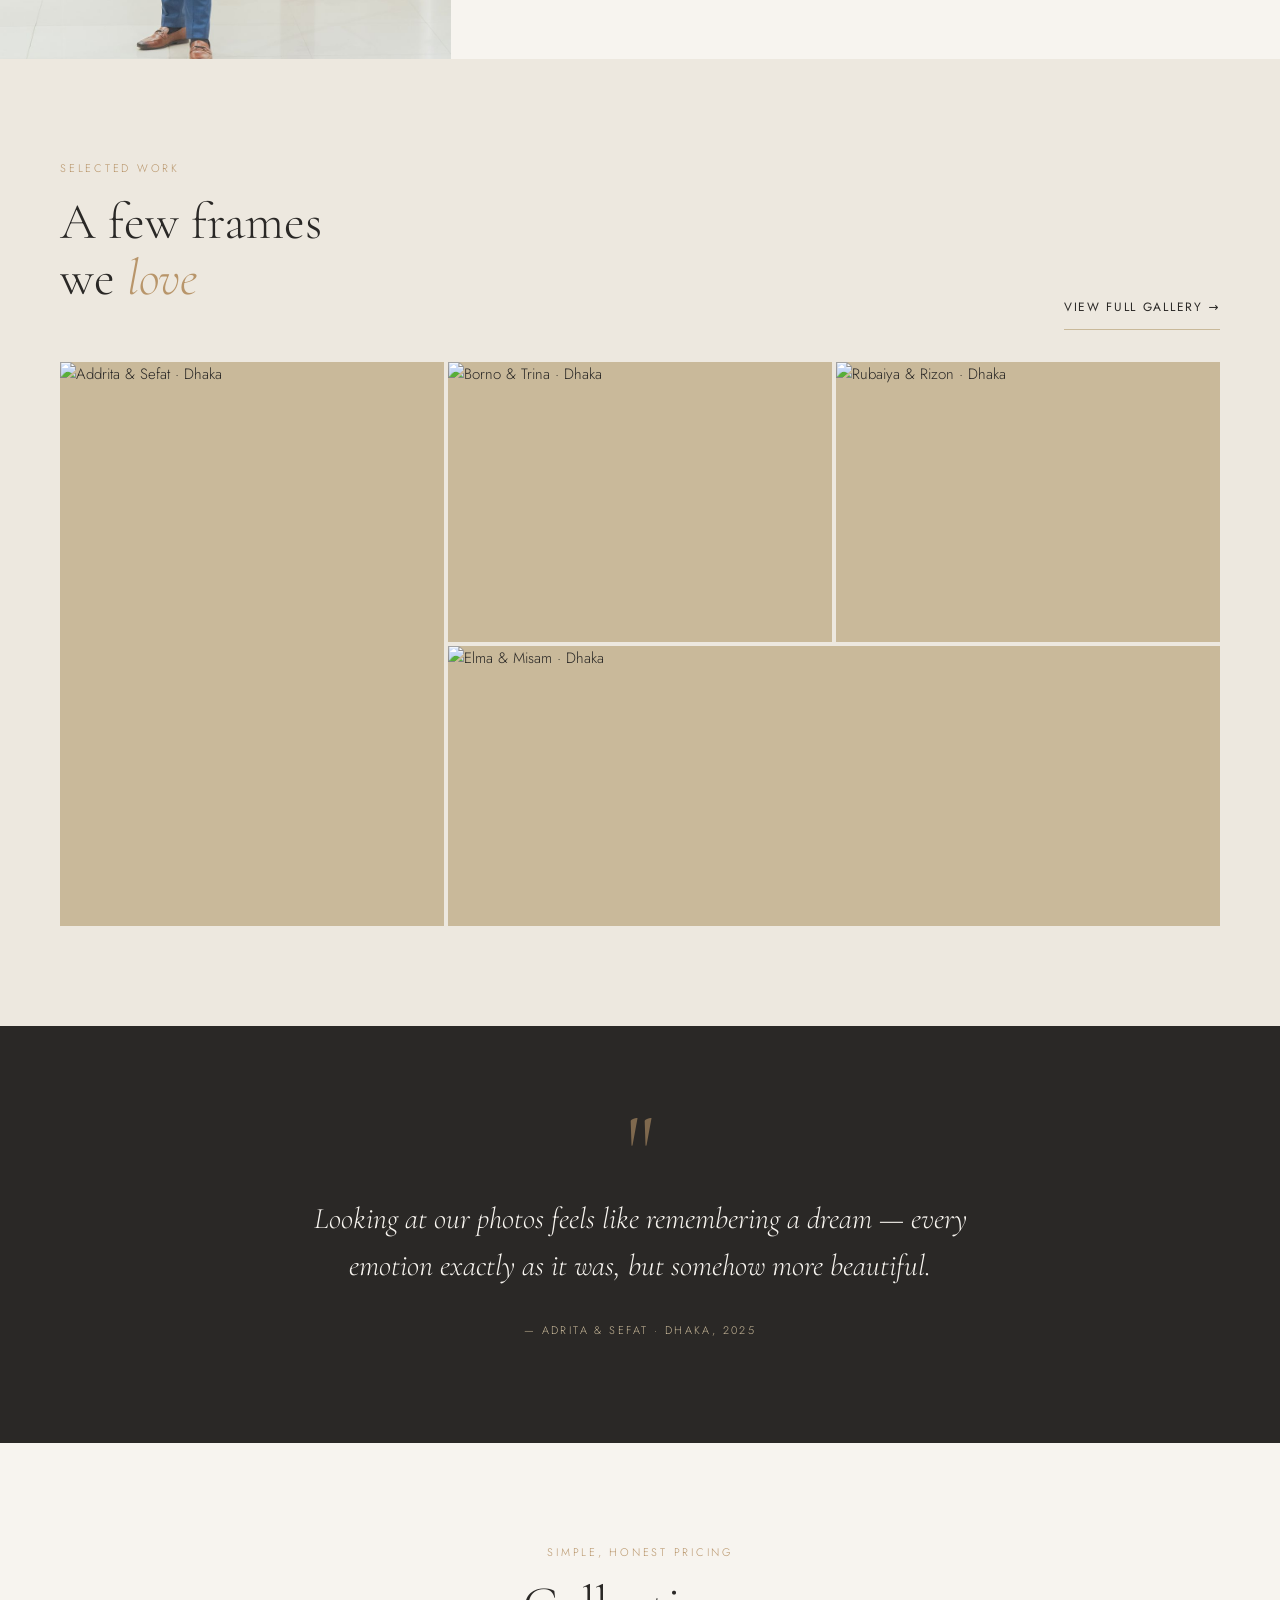
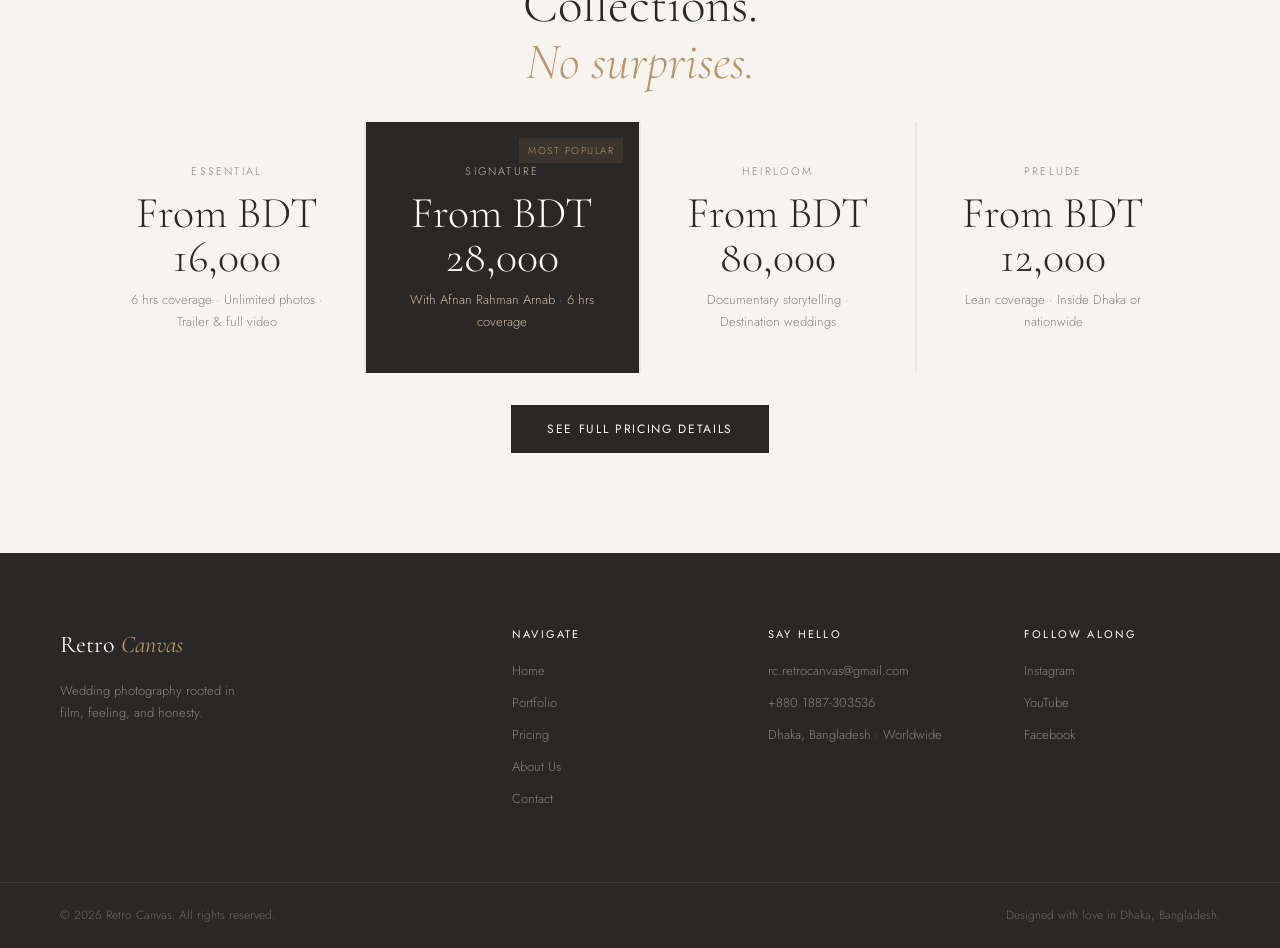
==== commit 9664e50b: "gallery" ====
--- a/index.html
+++ b/index.html
@@ -131,36 +131,45 @@
 
   </section>
 
-  <!-- ── FEATURED GALLERY ── -->
-  <section class="home-gallery">
-    <div class="home-gallery-header">
+ <!-- ── FEATURED GALLERY ── -->
+<section class="home-gallery">
+  <div class="home-gallery-header">
+    <div>
       <p class="section-eyebrow">Selected Work</p>
       <h2 class="section-heading">A few frames<br>we <em>love</em></h2>
-      <a class="btn-ghost" href="pages/portfolio.html">View full gallery &rarr;</a>
-    </div>
-    <div class="home-gallery-grid">
-      <div class="hg-item hg-tall">
-        <div class="hg-placeholder" style="background:#D6CCC0;"></div>
-        <div class="hg-hover"><span>Golden Hour · Dhaka</span></div>
-      </div>
-      <div class="hg-item">
-        <div class="hg-placeholder" style="background:#DDD6C8;"></div>
-        <div class="hg-hover"><span>Ceremony · Chittagong</span></div>
-      </div>
-      <div class="hg-item">
-        <div class="hg-placeholder" style="background:#D4CECC;"></div>
-        <div class="hg-hover"><span>35mm Film · Sylhet</span></div>
-      </div>
-      <div class="hg-item hg-wide">
-        <div class="hg-placeholder" style="background:#E2DAD0;"></div>
-        <div class="hg-hover"><span>Bridal Portraits · Cox's Bazar</span></div>
-      </div>
-      <div class="hg-item">
-        <div class="hg-placeholder" style="background:#D0CAC0;"></div>
-        <div class="hg-hover"><span>Reception · Dhaka</span></div>
-      </div>
-    </div>
-  </section>
+    </div>
+    <a class="btn-ghost" href="pages/portfolio.html">View full gallery &rarr;</a>
+  </div>
+
+  <div class="home-gallery-grid">
+
+    <div class="hg-item hg-tall">
+      <img src="source/Portfolio/Portrait/addrita-sefat/cover.jpg"
+           alt="Addrita & Sefat · Dhaka" loading="lazy" />
+      <div class="hg-hover"><span>Addrita & Sefat · Dhaka</span></div>
+    </div>
+
+    <div class="hg-item">
+      <img src="source/Portfolio/Portrait/borno-trina/cover.jpg"
+           alt="Borno & Trina · Dhaka" loading="lazy" />
+      <div class="hg-hover"><span>Borno & Trina · Dhaka</span></div>
+    </div>
+
+    <div class="hg-item">
+      <img src="source/Portfolio/Portrait/rubaiya-rizon/cover.jpg"
+           alt="Rubaiya & Rizon · Dhaka" loading="lazy" />
+      <div class="hg-hover"><span>Rubaiya & Rizon · Dhaka</span></div>
+    </div>
+
+    <div class="hg-item hg-wide">
+      <img src="source/Portfolio/Portrait/elma-misam/cover.jpg"
+           alt="Elma & Misam · Dhaka" loading="lazy" />
+      <div class="hg-hover"><span>Elma & Misam · Dhaka</span></div>
+    </div>
+
+
+  </div>
+</section>
 
   <!-- ── TESTIMONIAL ── -->
   <section class="home-testimonial">
@@ -174,7 +183,7 @@
   <!-- ── PRICING TEASER ── -->
   <section class="home-pricing">
     <p class="section-eyebrow">Simple, honest pricing</p>
-    <h2 class="section-heading">Four collections.<br><em>No surprises.</em></h2>
+    <h2 class="section-heading">Collections.<br><em>No surprises.</em></h2>
     <div class="pricing-teaser-grid">
       <div class="pt-card">
         <span class="pt-name">Essential</span>
--- a/css/home.css
+++ b/css/home.css
@@ -318,6 +318,7 @@
   padding: var(--gap-xl) var(--gap-lg);
   background: var(--warm);
 }
+
 .home-gallery-header {
   display: flex;
   align-items: flex-end;
@@ -330,45 +331,91 @@
 .home-gallery-grid {
   display: grid;
   grid-template-columns: repeat(3, 1fr);
-  grid-template-rows: 260px 260px;
+  grid-template-rows: 280px 280px;
   gap: 4px;
 }
+
+/* Grid placement */
+.hg-tall { grid-row: span 2; }       /* left column — full height portrait */
+.hg-wide { grid-column: span 2; }    /* bottom right — wide landscape */
 
 .hg-item {
   position: relative;
   overflow: hidden;
   cursor: pointer;
-}
-.hg-tall { grid-row: span 2; }
-.hg-wide { grid-column: span 2; }
-
-.hg-placeholder {
-  width: 100%; height: 100%;
-  transition: transform 0.5s ease;
-}
-/* CUSTOMIZE: Replace .hg-placeholder with <img src="images/photo.jpg"> */
-
-.hg-item:hover .hg-placeholder { transform: scale(1.05); }
-
+  background: var(--dust);           /* fallback while image loads */
+}
+
+/* Photo */
+.hg-item img {
+  width: 100%;
+  height: 100%;
+  object-fit: cover;
+  display: block;
+  transition: transform 0.55s cubic-bezier(0.25, 0.46, 0.45, 0.94);
+}
+.hg-item:hover img { transform: scale(1.05); }
+
+/* Hover overlay */
 .hg-hover {
   position: absolute;
   inset: 0;
-  background: rgba(42,40,38,0);
+  background: rgba(42, 40, 38, 0);
   display: flex;
   align-items: flex-end;
-  padding: 20px;
-  transition: background 0.3s;
-}
-.hg-item:hover .hg-hover { background: rgba(42,40,38,0.5); }
+  padding: 22px;
+  transition: background 0.35s ease;
+}
+.hg-item:hover .hg-hover { background: rgba(42, 40, 38, 0.52); }
+
 .hg-hover span {
-  font-size: 13px;
+  font-family: var(--serif);
+  font-size: 15px;
+  font-weight: 300;
+  font-style: italic;
   color: var(--white);
-  letter-spacing: 0.05em;
+  letter-spacing: 0.03em;
   opacity: 0;
   transform: translateY(8px);
-  transition: opacity 0.3s, transform 0.3s;
-}
-.hg-item:hover .hg-hover span { opacity: 1; transform: translateY(0); }
+  transition: opacity 0.3s ease, transform 0.3s ease;
+}
+.hg-item:hover .hg-hover span {
+  opacity: 1;
+  transform: translateY(0);
+}
+
+/* ── RESPONSIVE ──────────────────────────────────────────────── */
+@media (max-width: 960px) {
+  .home-gallery { padding: var(--gap-lg) 24px; }
+
+  .home-gallery-grid {
+    grid-template-columns: repeat(2, 1fr);
+    grid-template-rows: 220px 220px 220px;
+  }
+
+  /* reset spans, re-layout for 2 cols */
+  .hg-tall { grid-row: span 2; grid-column: span 1; }
+  .hg-wide { grid-column: span 2; grid-row: span 1; }
+}
+
+@media (max-width: 600px) {
+  .home-gallery { padding: var(--gap-md) 16px; }
+
+  .home-gallery-grid {
+    grid-template-columns: 1fr 1fr;
+    grid-template-rows: repeat(3, 180px);
+  }
+
+  /* flatten everything to equal cells on small phones */
+  .hg-tall,
+  .hg-wide {
+    grid-column: span 1;
+    grid-row: span 1;
+  }
+
+  /* make the wide one span full width on mobile */
+  .hg-wide { grid-column: span 2; }
+}
 
 /* ── HOME TESTIMONIAL ────────────────────────────────────────── */
 .home-testimonial {
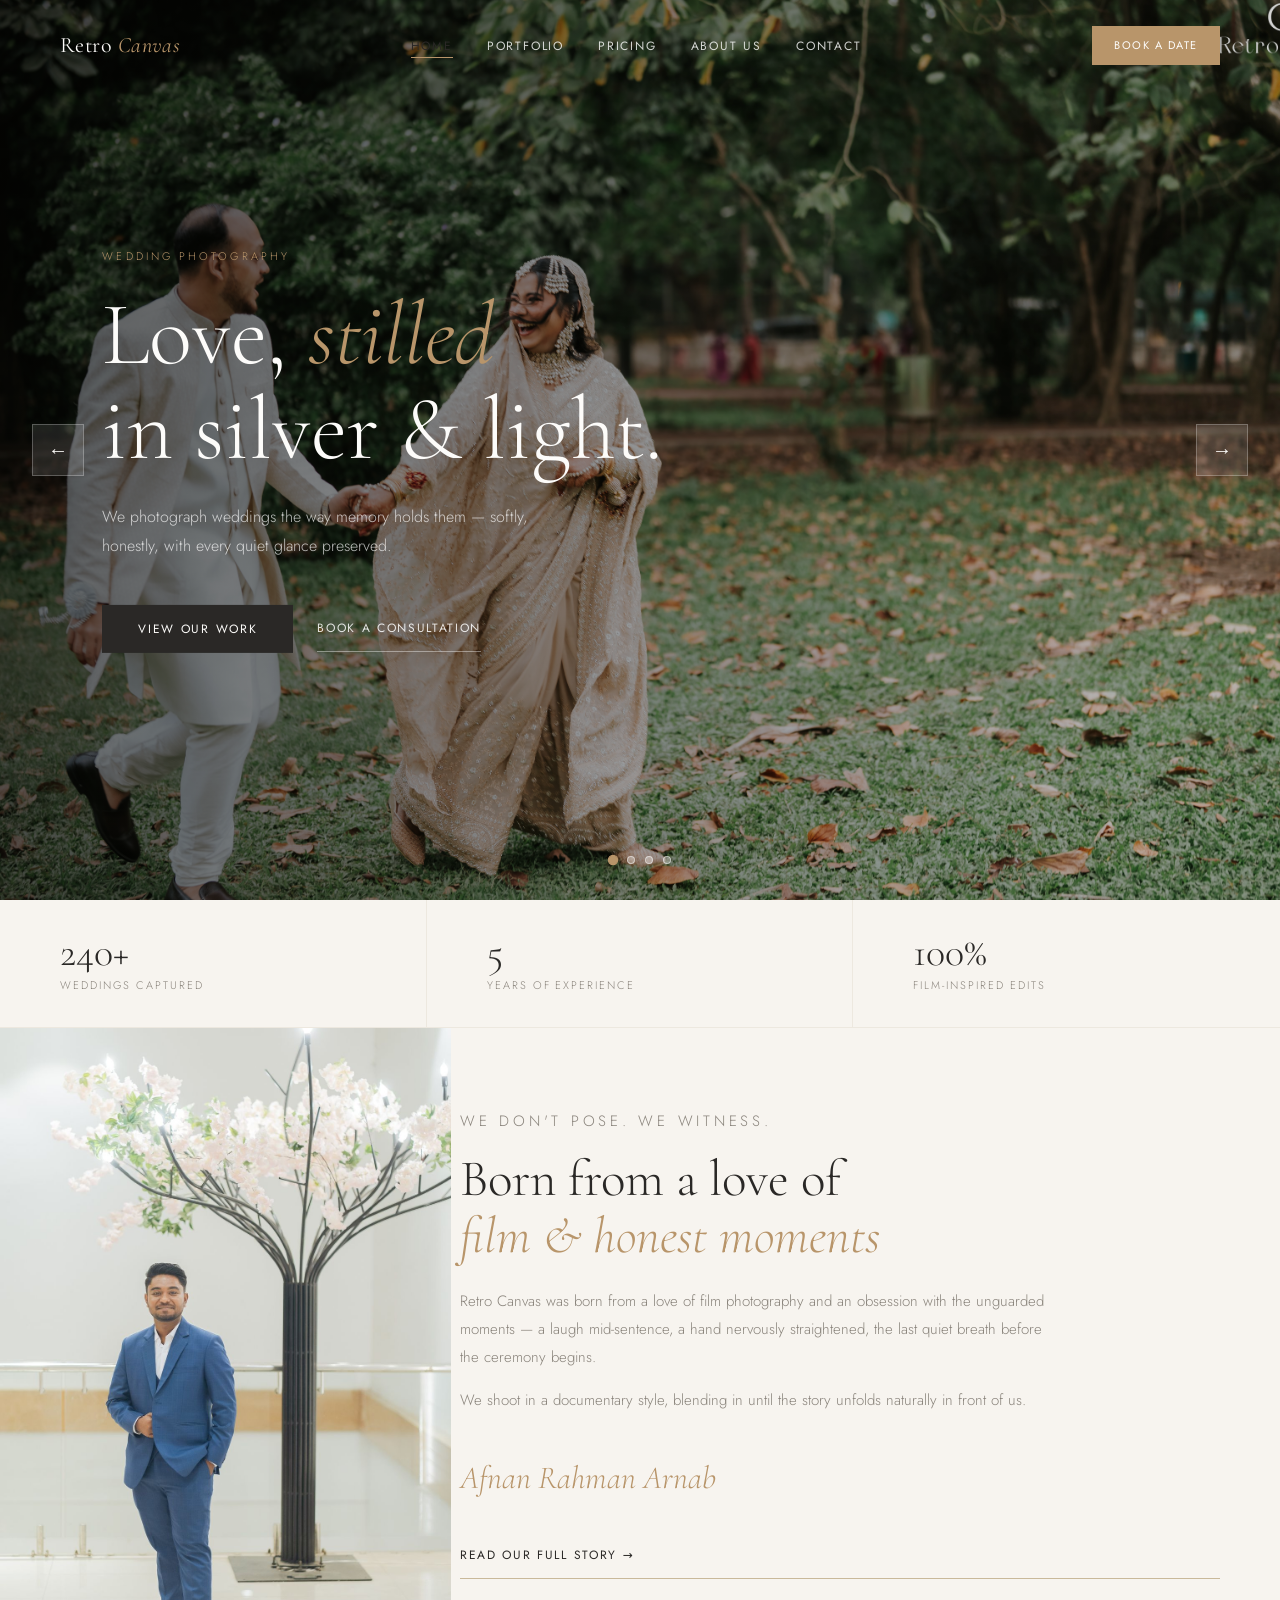
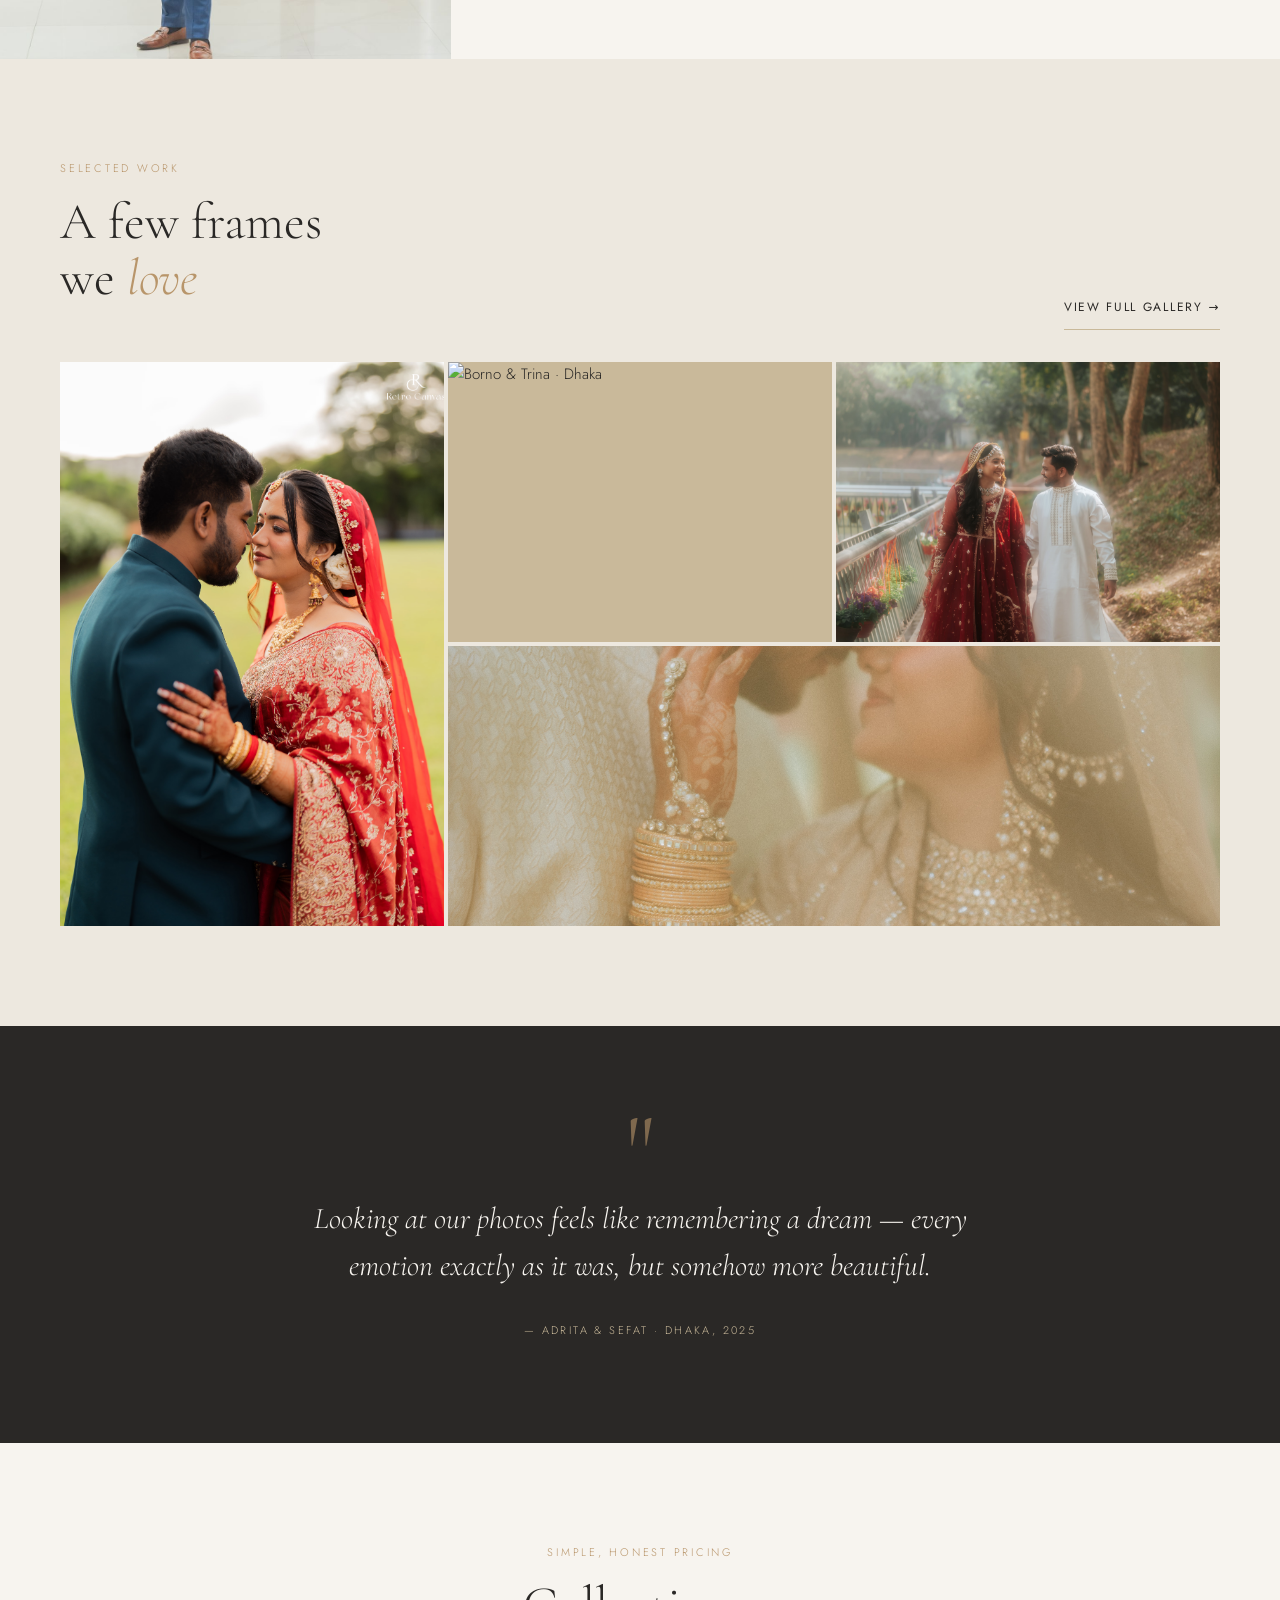
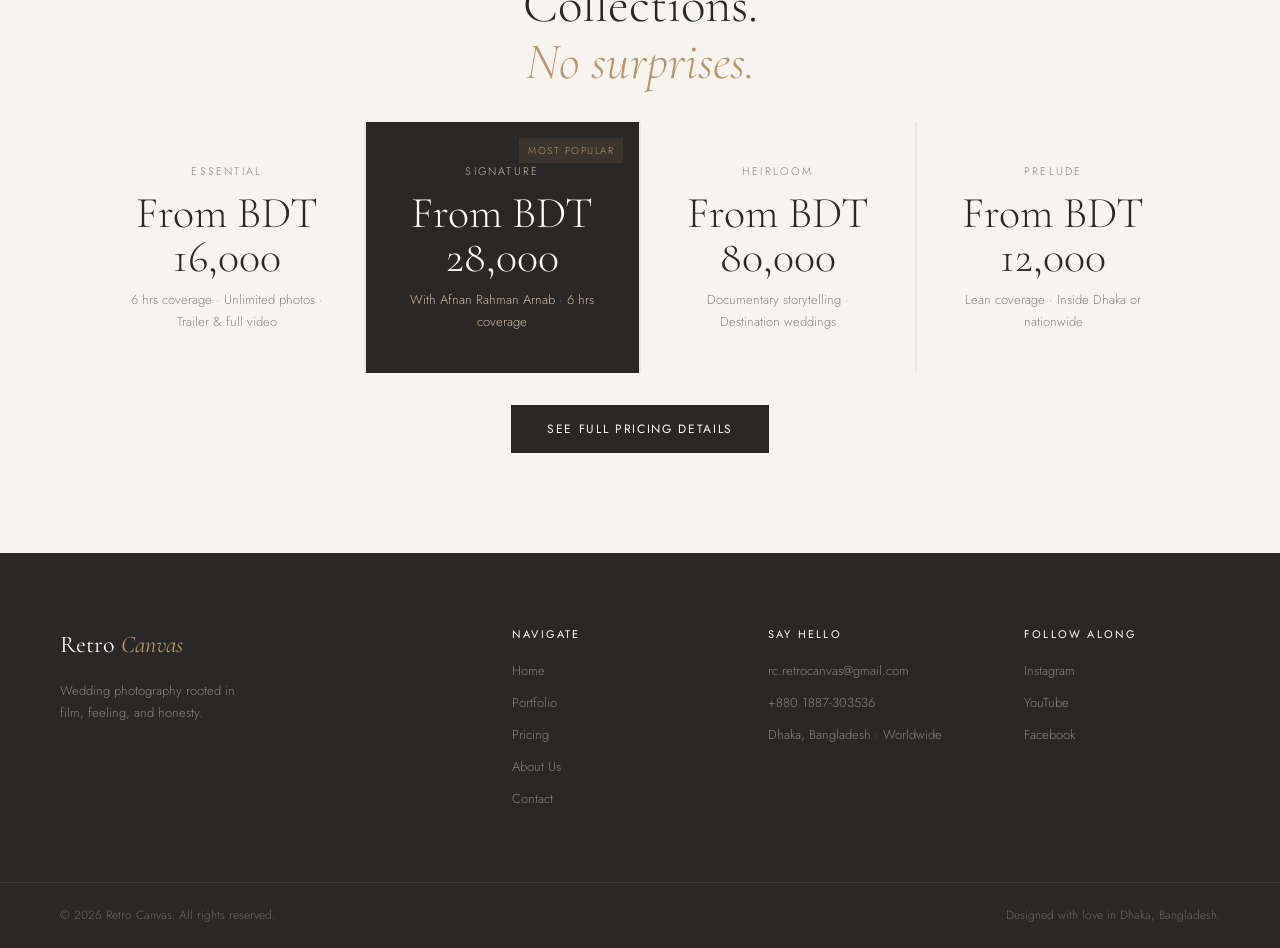
==== commit 897a2f2a: "portfolio" ====
--- a/index.html
+++ b/index.html
@@ -144,25 +144,25 @@
   <div class="home-gallery-grid">
 
     <div class="hg-item hg-tall">
-      <img src="source/Portfolio/Portrait/addrita-sefat/cover.jpg"
+      <img src="source/Portfolio/Portrait/addrita-sefat/cover.avif"
            alt="Addrita & Sefat · Dhaka" loading="lazy" />
       <div class="hg-hover"><span>Addrita & Sefat · Dhaka</span></div>
     </div>
 
     <div class="hg-item">
-      <img src="source/Portfolio/Portrait/borno-trina/cover.jpg"
+      <img src="source/Portfolio/Portrait/borno-trina/cover.avif"
            alt="Borno & Trina · Dhaka" loading="lazy" />
       <div class="hg-hover"><span>Borno & Trina · Dhaka</span></div>
     </div>
 
     <div class="hg-item">
-      <img src="source/Portfolio/Portrait/rubaiya-rizon/cover.jpg"
+      <img src="source/Portfolio/Portrait/rubaiya-rizon/cover.avif"
            alt="Rubaiya & Rizon · Dhaka" loading="lazy" />
       <div class="hg-hover"><span>Rubaiya & Rizon · Dhaka</span></div>
     </div>
 
     <div class="hg-item hg-wide">
-      <img src="source/Portfolio/Portrait/elma-misam/cover.jpg"
+      <img src="source/Portfolio/Portrait/elma-misam/cover.avif"
            alt="Elma & Misam · Dhaka" loading="lazy" />
       <div class="hg-hover"><span>Elma & Misam · Dhaka</span></div>
     </div>
--- a/css/home.css
+++ b/css/home.css
@@ -40,28 +40,46 @@
    Keep background-size: cover; background-position: center;
 ──────────────────────────────────────────────────────────────── */
 .slide-1 {
-    background-image: url('../source/hero1.jpg');
+    background-image: url('../source/hero1.avif');
     background-size: cover;
     background-position: center;
     background-repeat: no-repeat;
 }
 
 .slide-2 {
-    background-image: url('../source/hero2.jpg');
+    background-image: url('../source/hero2.avif');
     background-size: cover;
     background-position: center;
     background-repeat: no-repeat;
 }
 
 .slide-3 {
-    background-image: url('../source/hero3.jpg');
+    background-image: url('../source/hero3.avif');
     background-size: cover;
     background-position: center;
     background-repeat: no-repeat;
 }
 
 .slide-4 {
-    background-image: url('../source/hero4.jpg');
+    background-image: url('../source/hero4.avif');
+    background-size: cover;
+    background-position: center;
+    background-repeat: no-repeat;
+}
+.slide-5 {
+    background-image: url('../source/hero5.avif');
+    background-size: cover;
+    background-position: center;
+    background-repeat: no-repeat;
+}
+.slide-6 {
+    background-image: url('../source/hero6.avif');
+    background-size: cover;
+    background-position: center;
+    background-repeat: no-repeat;
+}
+.slide-7 {
+    background-image: url('../source/hero7.avif');
     background-size: cover;
     background-position: center;
     background-repeat: no-repeat;
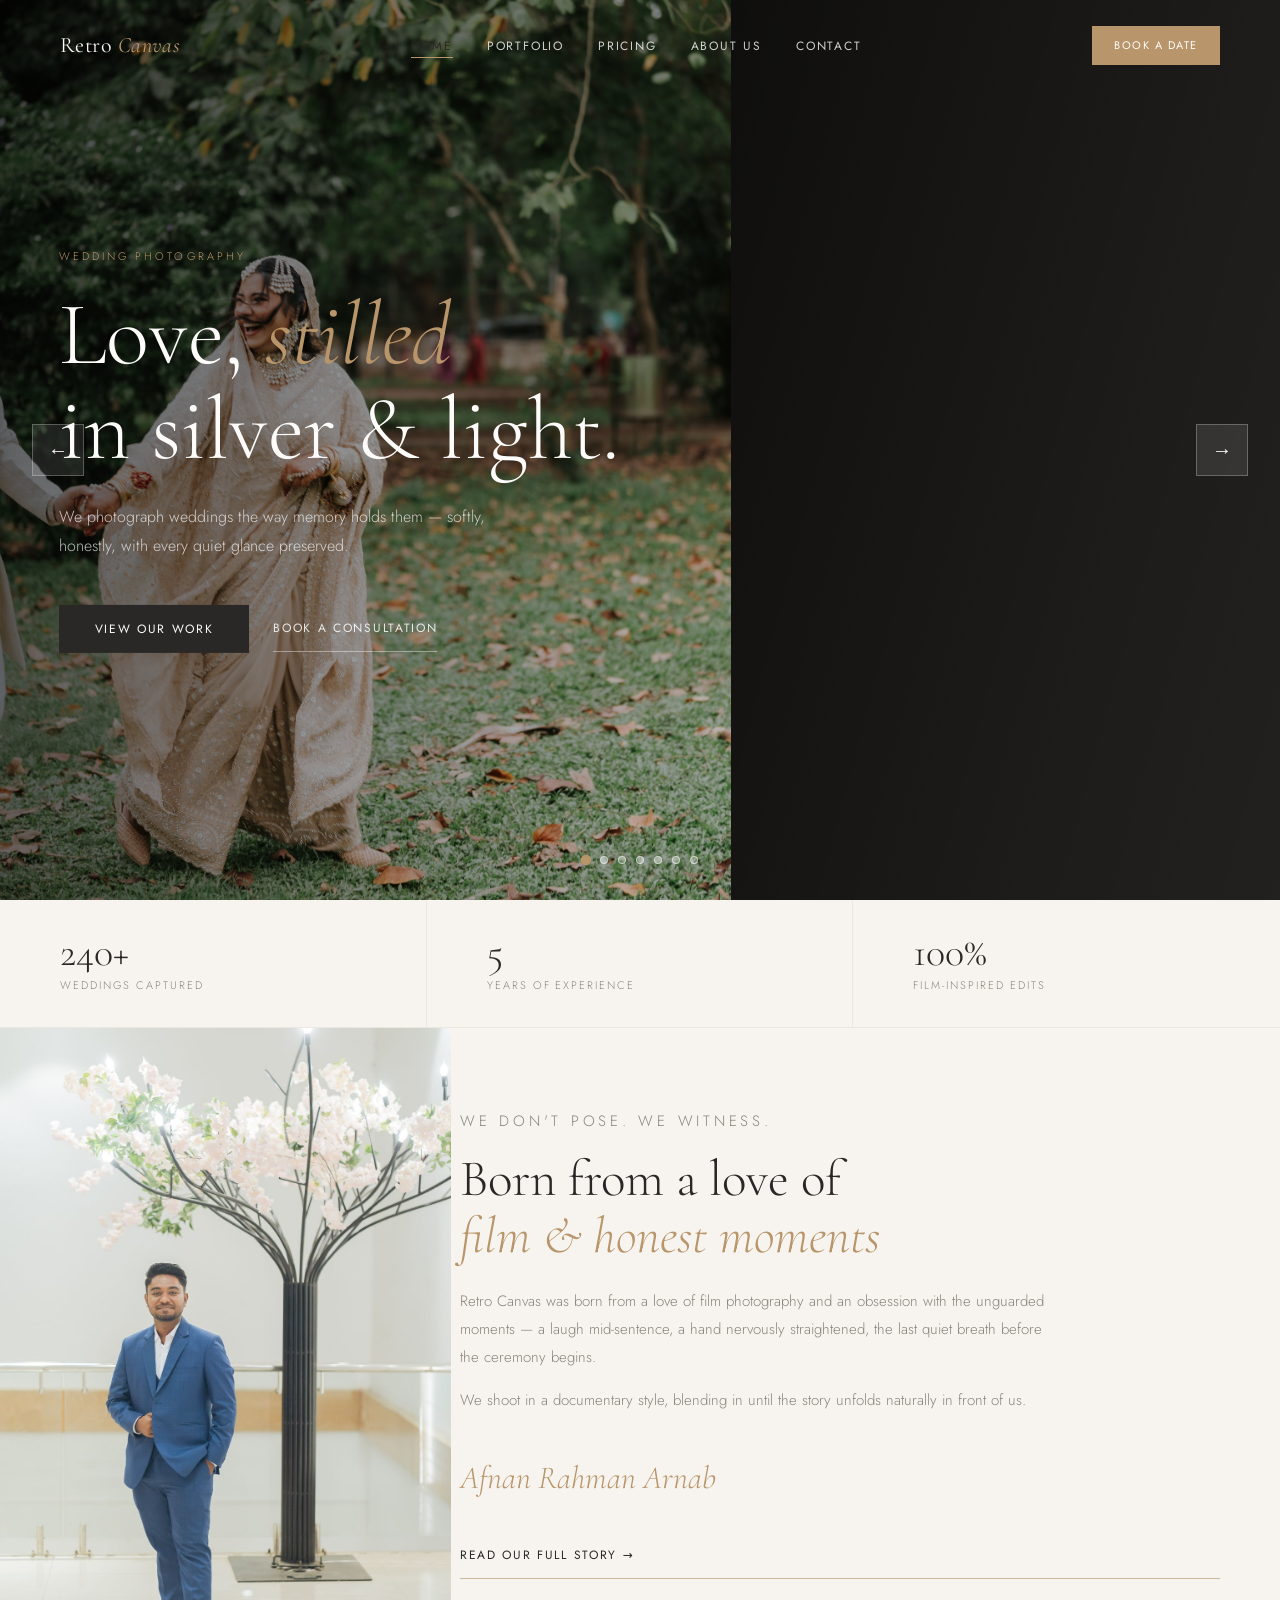
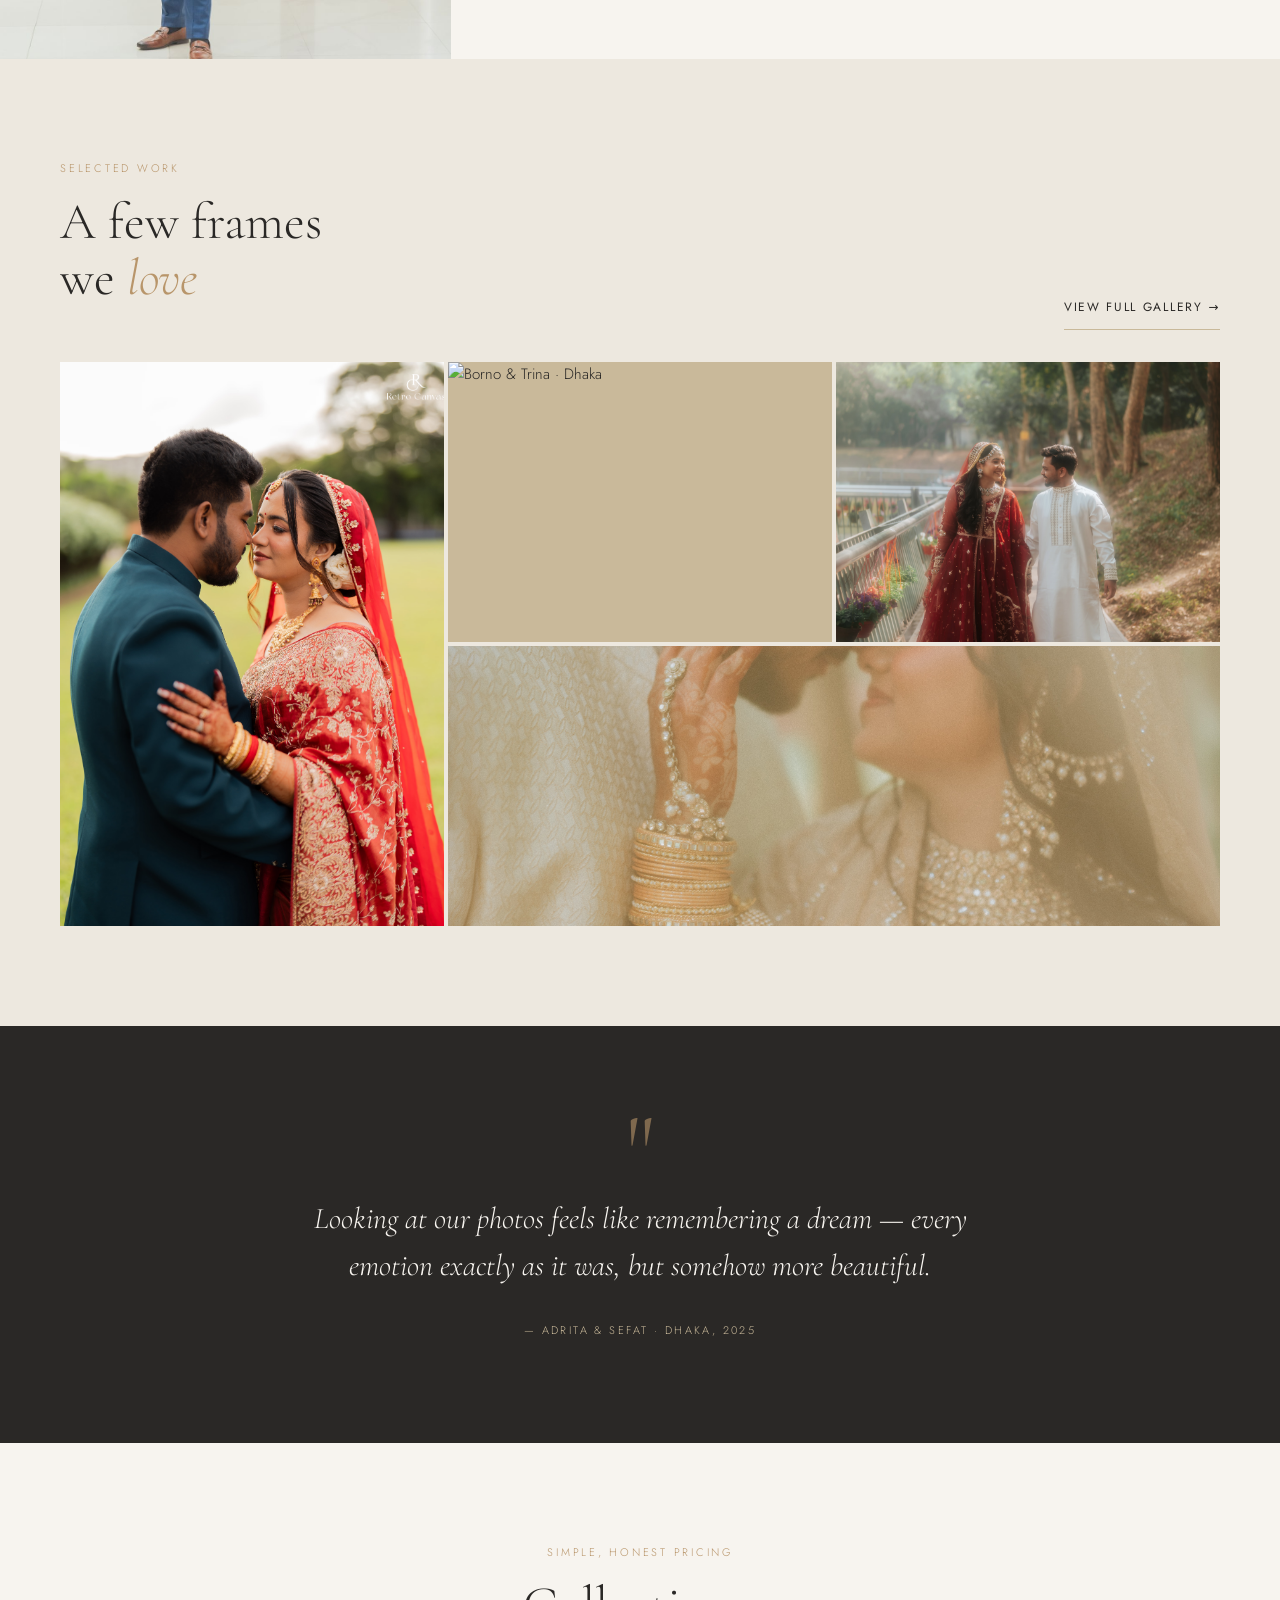
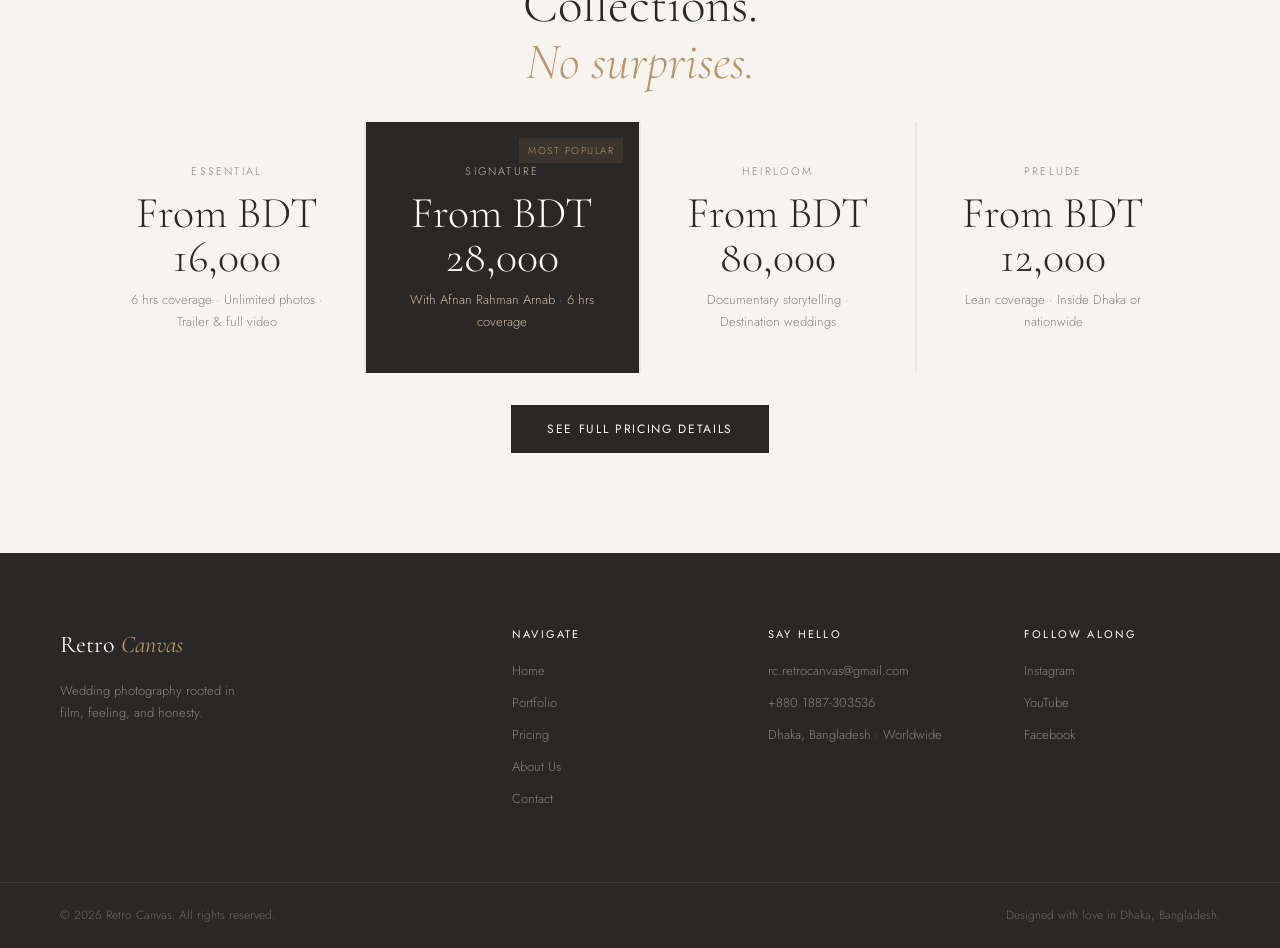
==== commit 33a80a73: "portfolio" ====
--- a/index.html
+++ b/index.html
@@ -73,6 +73,43 @@
           </div>
         </div>
       </div>
+       <div class="slide slide-5">
+        <div class="slide-overlay"></div>
+        <div class="slide-content">
+          <span class="slide-eyebrow">Editorial · Timeless Portraits</span>
+          <h1 class="slide-headline">Not posed.<br><em>Just true.</em></h1>
+          <p class="slide-sub">We chase real moments over rehearsed smiles — the kind of images that still feel alive years later.</p>
+          <div class="slide-actions">
+            <a class="btn-primary" href="pages/portfolio.html">See the Gallery</a>
+            <a class="btn-ghost" href="pages/about.html">Meet the Team</a>
+          </div>
+        </div>
+      </div>
+      <div class="slide slide-6">
+        <div class="slide-overlay"></div>
+        <div class="slide-content">
+          <span class="slide-eyebrow">Cinematic Films</span>
+          <h1 class="slide-headline">Your wedding,<br><em>told in motion.</em></h1>
+          <p class="slide-sub">Beyond stills — a film you'll return to, again and again, to hear the vows and feel the room.</p>
+          <div class="slide-actions">
+            <a class="btn-primary" href="pages/portfolio.html">Watch Films</a>
+            <a class="btn-ghost" href="pages/pricing.html">Explore Packages</a>
+          </div>
+        </div>
+      </div>
+      <div class="slide slide-7">
+        <div class="slide-overlay"></div>
+        <div class="slide-content">
+          <span class="slide-eyebrow">Trusted by 200+ Couples</span>
+          <h1 class="slide-headline">Real couples.<br><em>Real trust.</em></h1>
+          <p class="slide-sub">From the first message to the final album — a partnership built on care, not just a camera.</p>
+          <div class="slide-actions">
+            <a class="btn-primary" href="pages/contact.html">Let's Talk</a>
+            <a class="btn-ghost" href="pages/about.html">Read Our Story</a>
+          </div>
+        </div>
+      </div>
+    </div>
     </div>
     <div class="slider-dots" id="slider-dots"></div>
     <button class="slider-arrow slider-prev" id="slider-prev" aria-label="Previous">&#8592;</button>
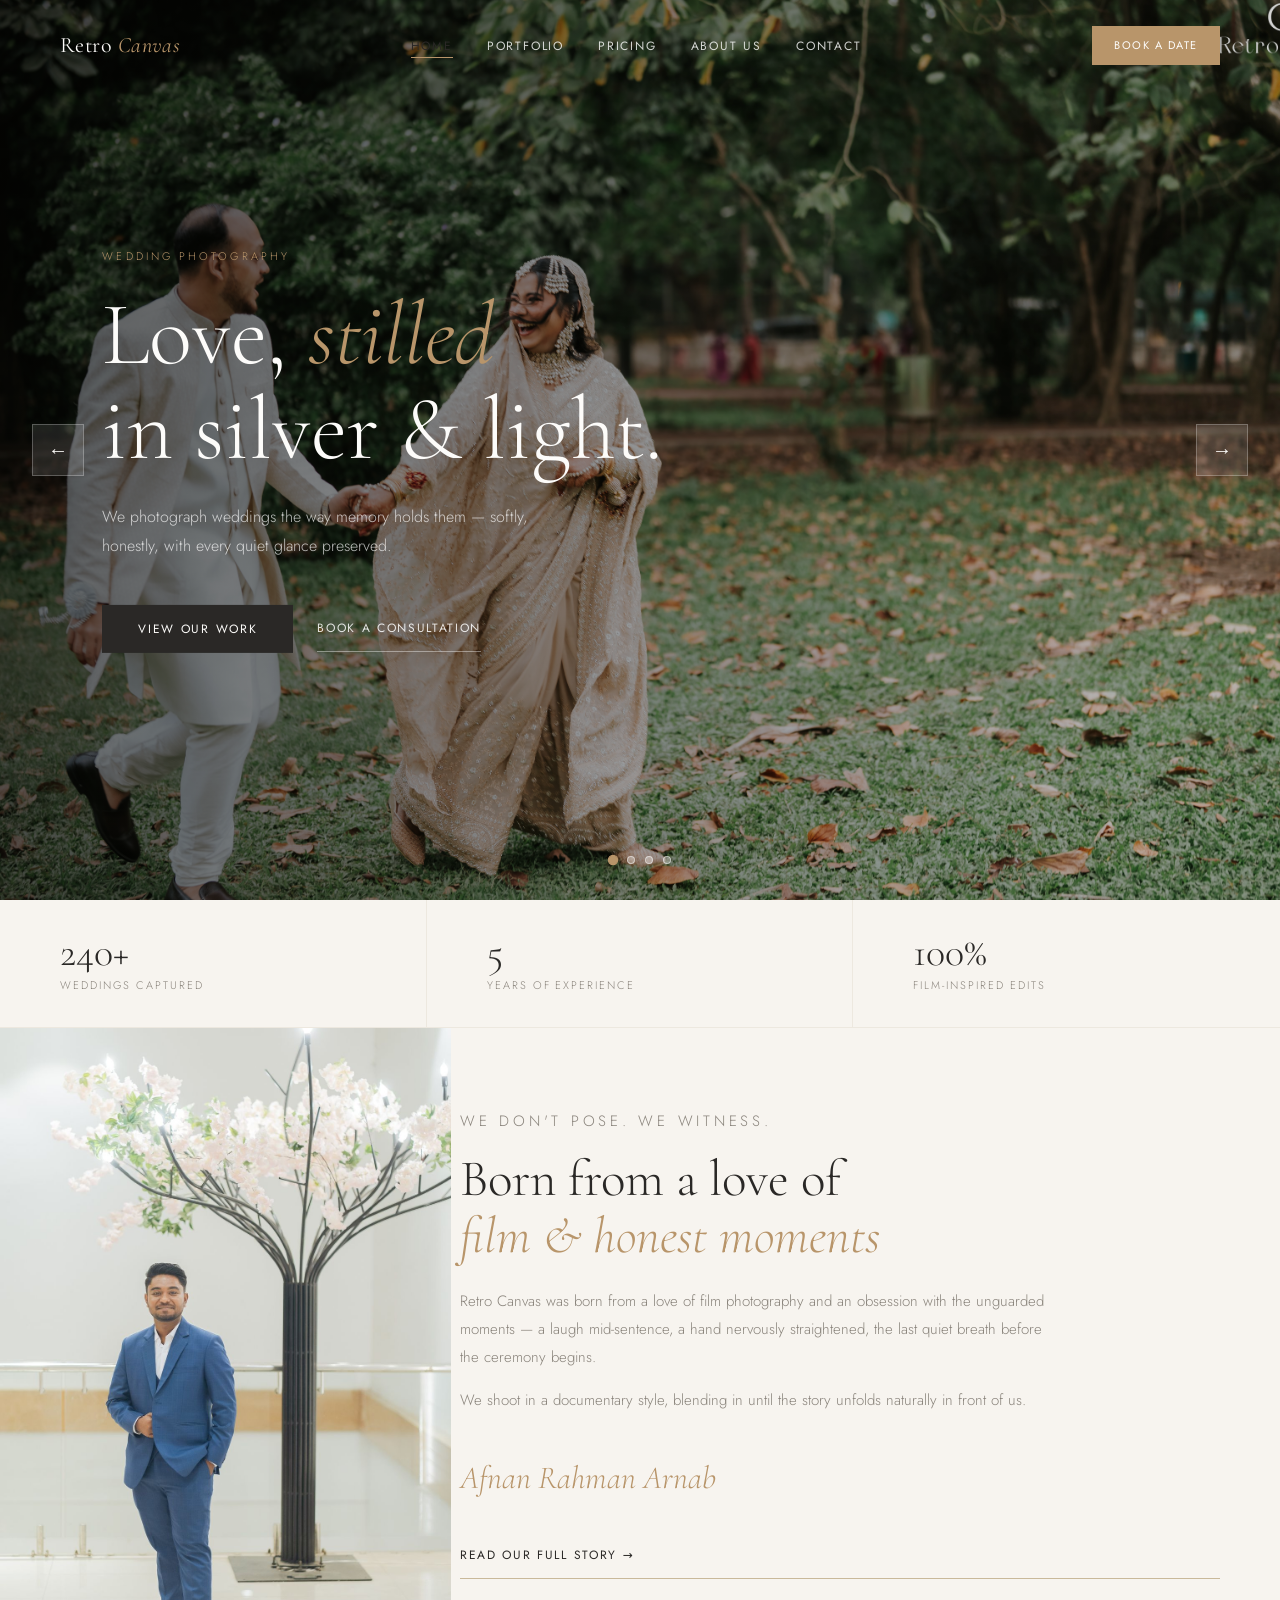
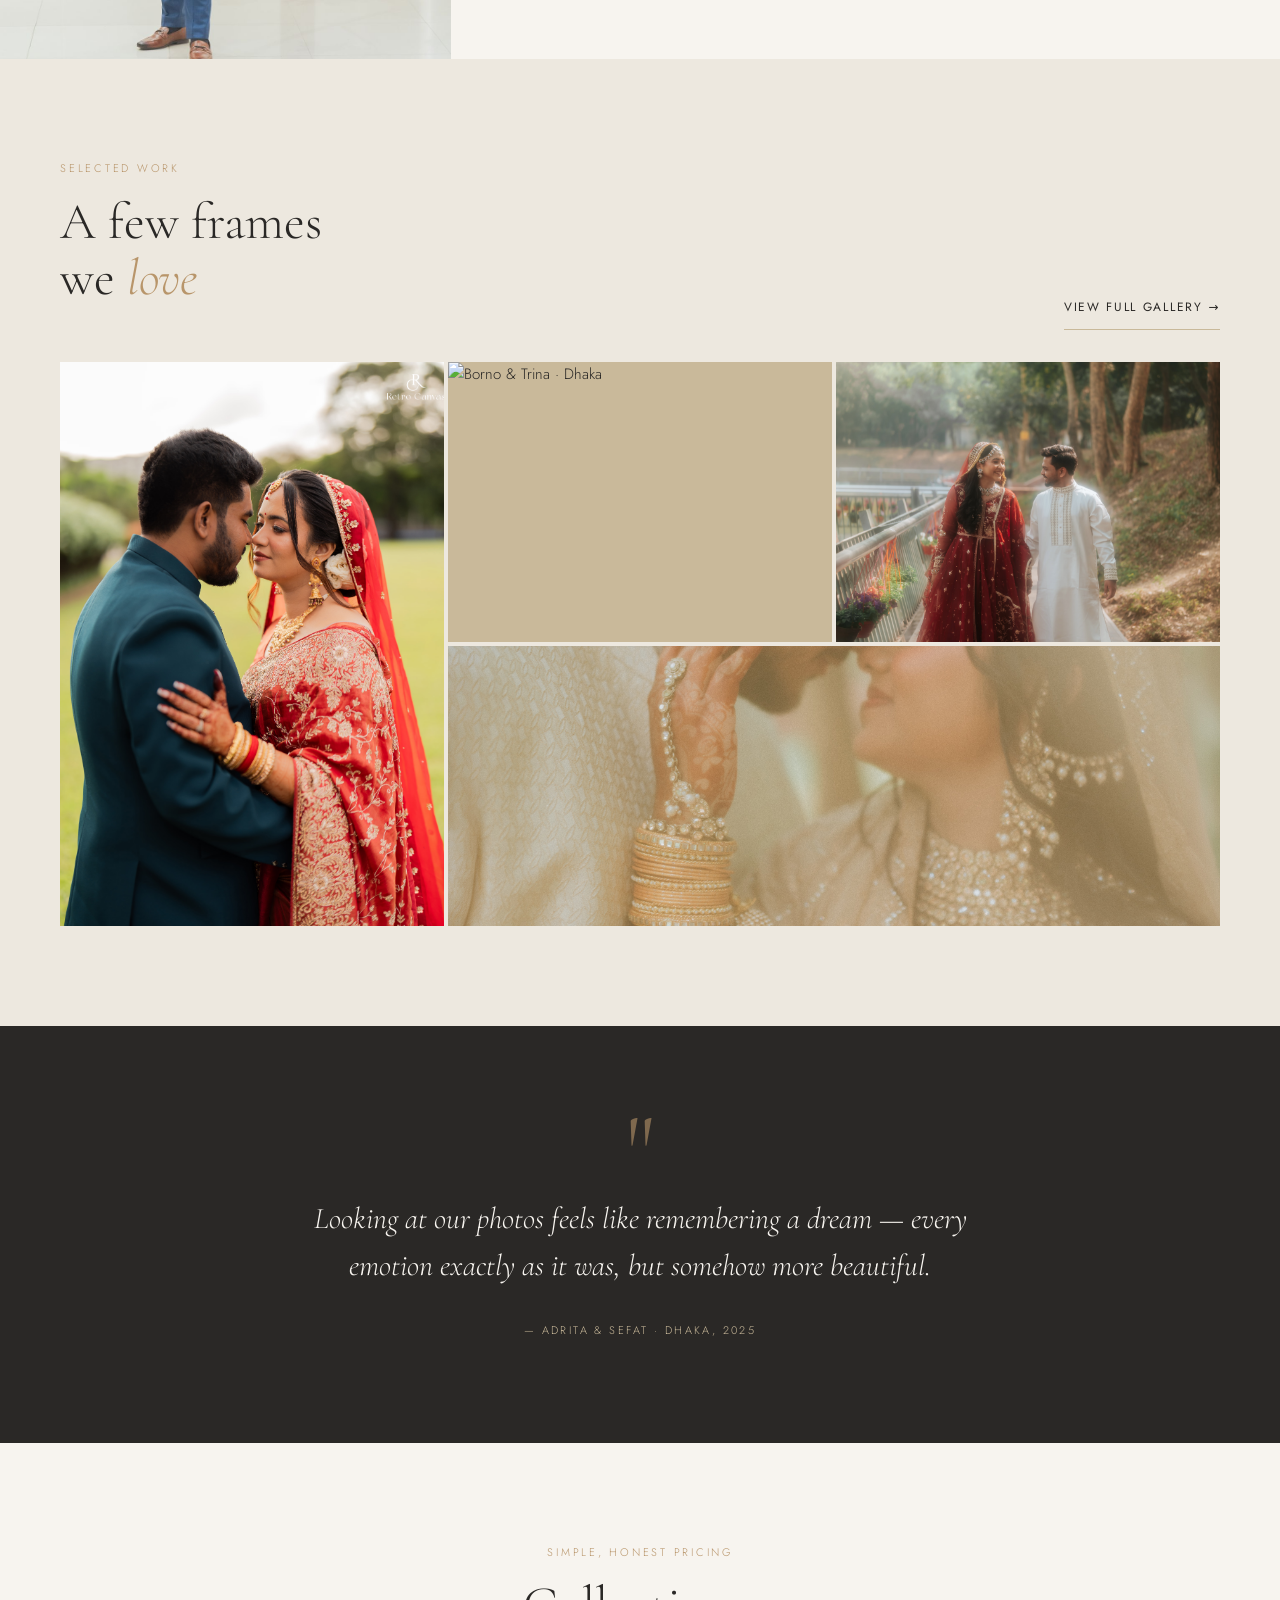
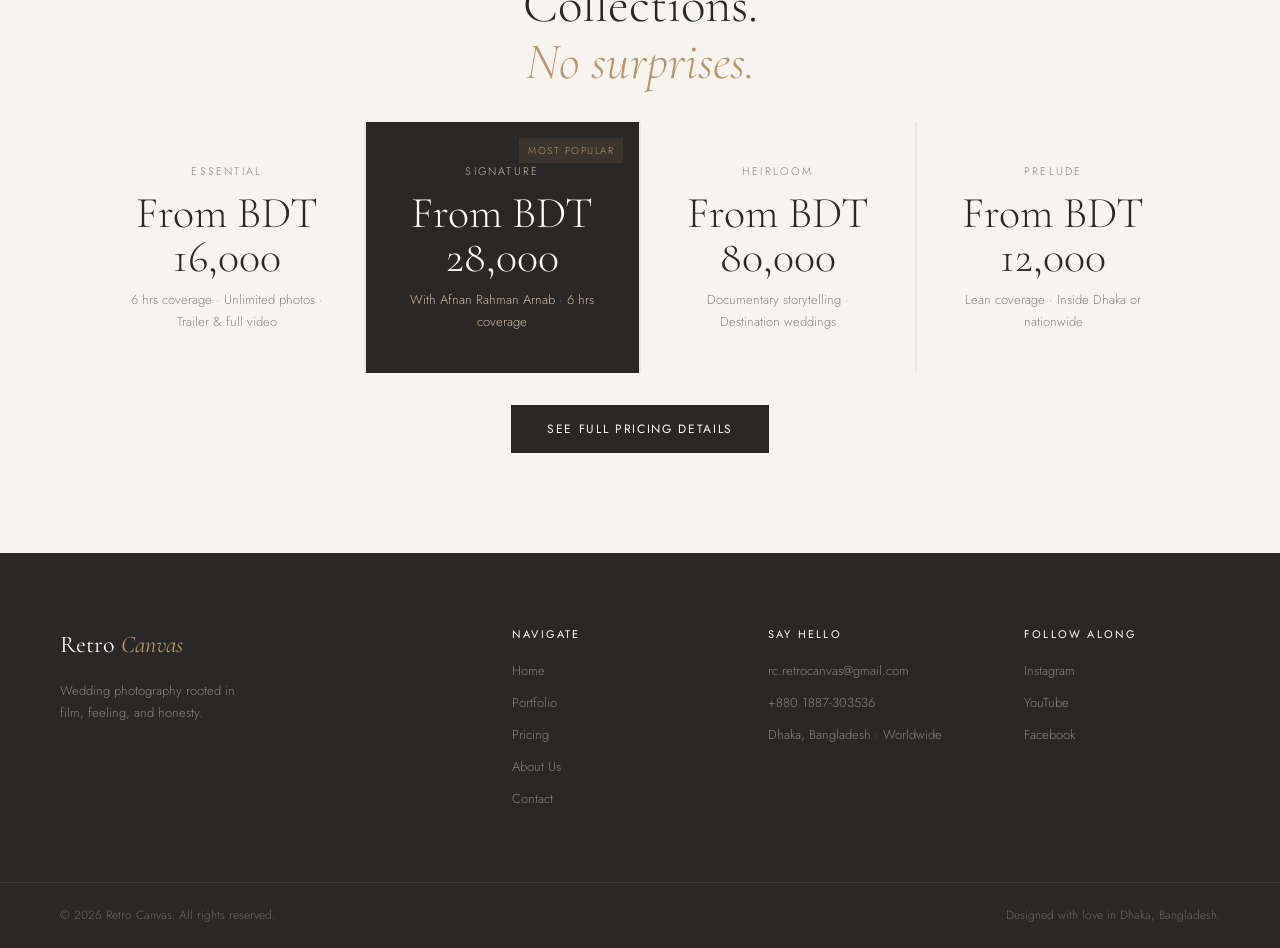
==== commit 6c631327: "herophoto" ====
--- a/index.html
+++ b/index.html
@@ -73,43 +73,7 @@
           </div>
         </div>
       </div>
-       <div class="slide slide-5">
-        <div class="slide-overlay"></div>
-        <div class="slide-content">
-          <span class="slide-eyebrow">Editorial · Timeless Portraits</span>
-          <h1 class="slide-headline">Not posed.<br><em>Just true.</em></h1>
-          <p class="slide-sub">We chase real moments over rehearsed smiles — the kind of images that still feel alive years later.</p>
-          <div class="slide-actions">
-            <a class="btn-primary" href="pages/portfolio.html">See the Gallery</a>
-            <a class="btn-ghost" href="pages/about.html">Meet the Team</a>
-          </div>
-        </div>
-      </div>
-      <div class="slide slide-6">
-        <div class="slide-overlay"></div>
-        <div class="slide-content">
-          <span class="slide-eyebrow">Cinematic Films</span>
-          <h1 class="slide-headline">Your wedding,<br><em>told in motion.</em></h1>
-          <p class="slide-sub">Beyond stills — a film you'll return to, again and again, to hear the vows and feel the room.</p>
-          <div class="slide-actions">
-            <a class="btn-primary" href="pages/portfolio.html">Watch Films</a>
-            <a class="btn-ghost" href="pages/pricing.html">Explore Packages</a>
-          </div>
-        </div>
-      </div>
-      <div class="slide slide-7">
-        <div class="slide-overlay"></div>
-        <div class="slide-content">
-          <span class="slide-eyebrow">Trusted by 200+ Couples</span>
-          <h1 class="slide-headline">Real couples.<br><em>Real trust.</em></h1>
-          <p class="slide-sub">From the first message to the final album — a partnership built on care, not just a camera.</p>
-          <div class="slide-actions">
-            <a class="btn-primary" href="pages/contact.html">Let's Talk</a>
-            <a class="btn-ghost" href="pages/about.html">Read Our Story</a>
-          </div>
-        </div>
-      </div>
-    </div>
+      
     </div>
     <div class="slider-dots" id="slider-dots"></div>
     <button class="slider-arrow slider-prev" id="slider-prev" aria-label="Previous">&#8592;</button>
--- a/css/home.css
+++ b/css/home.css
@@ -61,7 +61,7 @@
 }
 
 .slide-4 {
-    background-image: url('../source/hero4.avif');
+    background-image: url('../source/hero6.avif');
     background-size: cover;
     background-position: center;
     background-repeat: no-repeat;
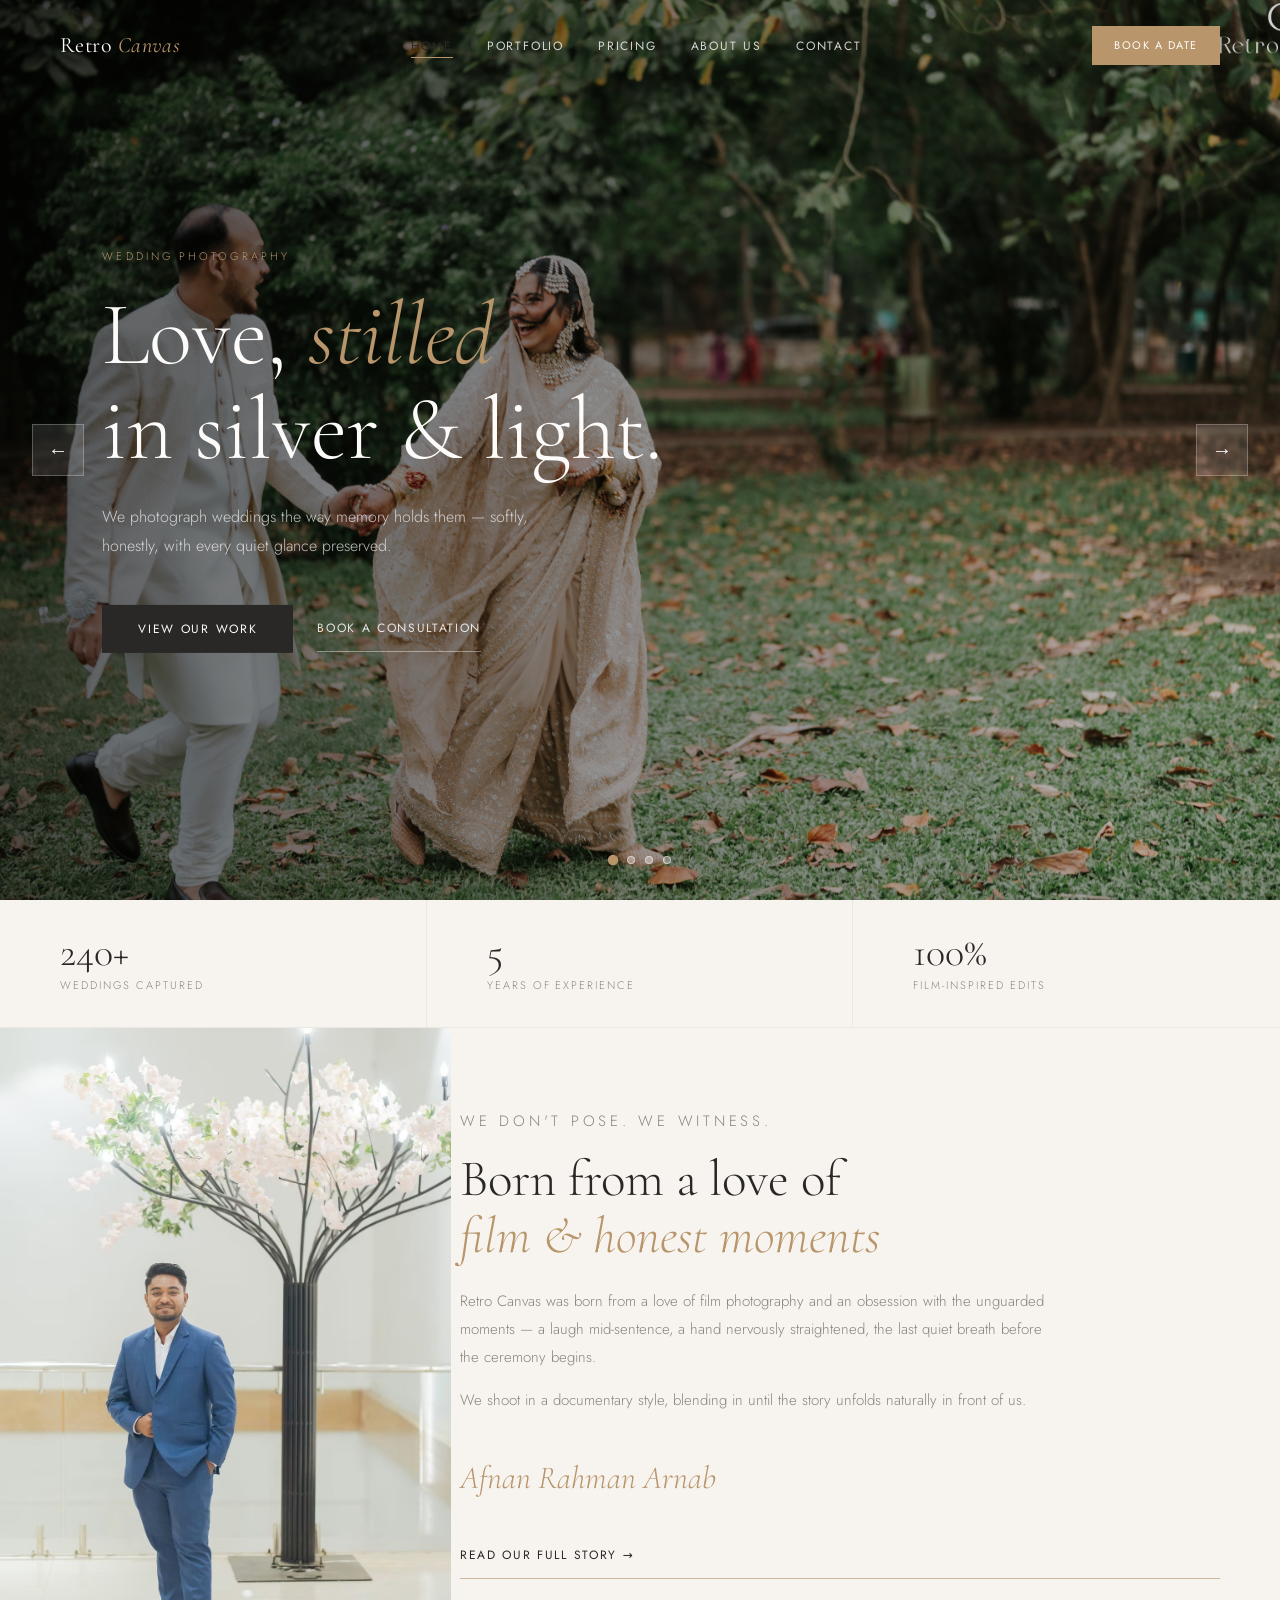
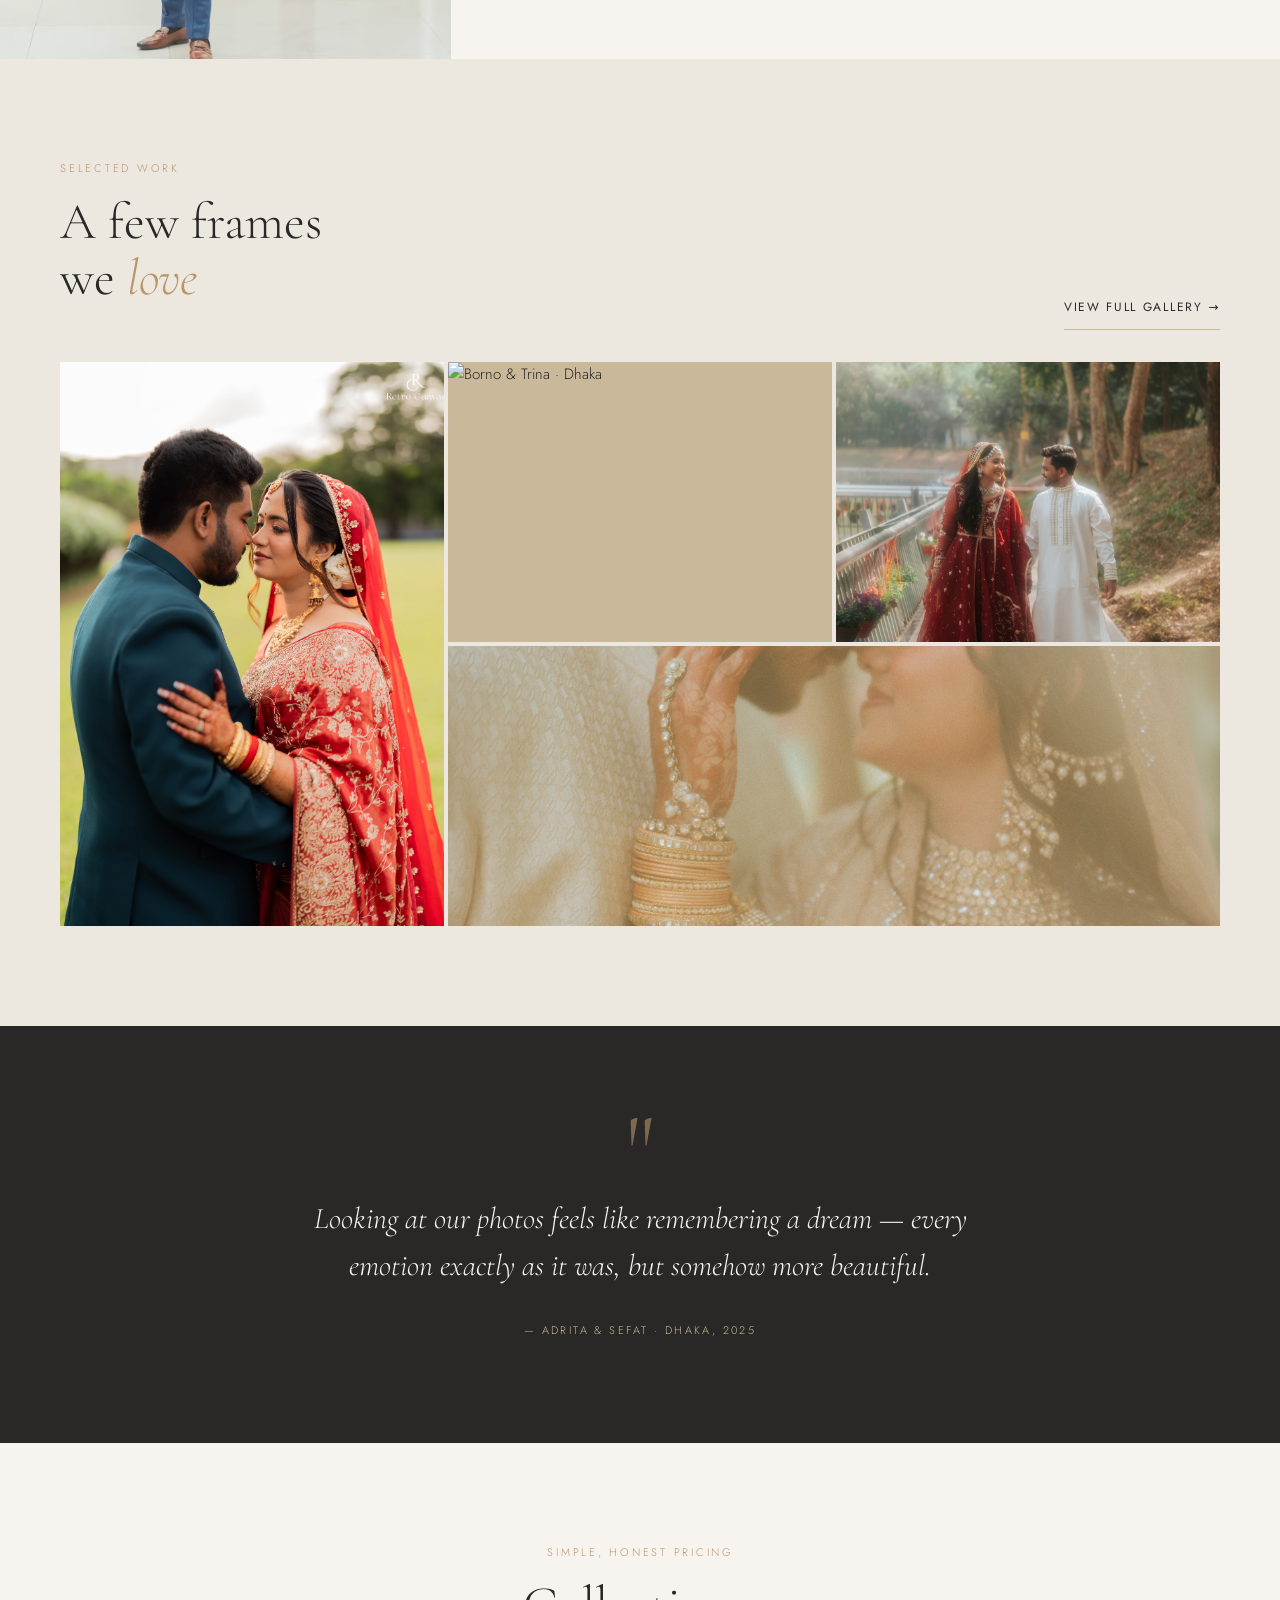
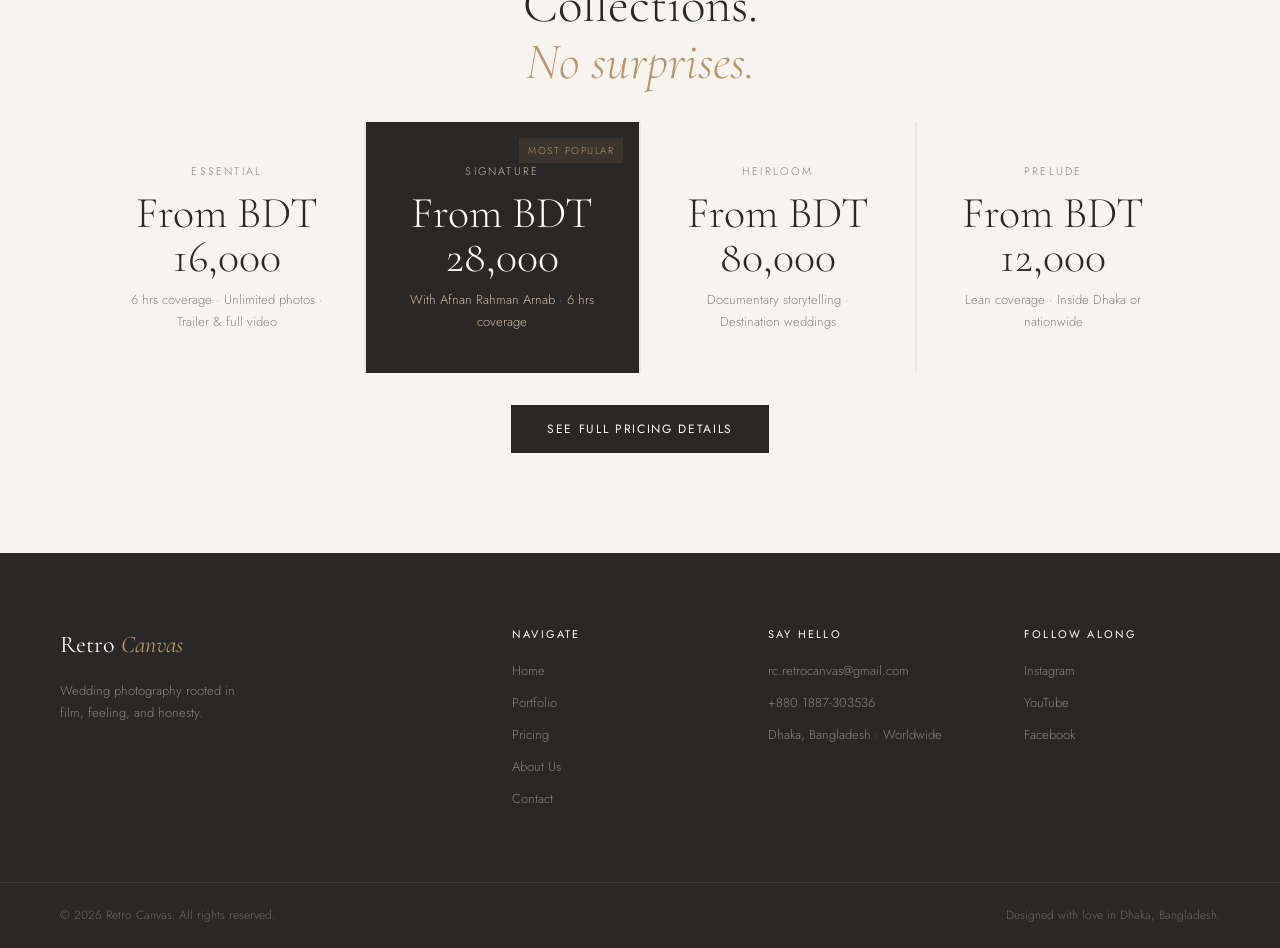
==== commit 1df6cd8d: "update" ====
--- a/index.html
+++ b/index.html
@@ -4,6 +4,13 @@
   <meta charset="UTF-8" />
   <meta name="viewport" content="width=device-width, initial-scale=1.0"/>
   <title>Retro Canvas — Wedding Photography</title>
+
+  <link rel="preconnect" href="https://fonts.googleapis.com">
+  <link rel="preconnect" href="https://fonts.gstatic.com" crossorigin>
+  <link href="https://fonts.googleapis.com/css2?family=Cormorant+Garamond:ital,wght@0,300;0,400;1,400&family=Jost:wght@300;400;500&display=swap" rel="stylesheet">
+
+  <link rel="preload" as="image" href="source/hero1.avif" fetchpriority="high" />
+
   <link rel="stylesheet" href="css/global.css" />
   <link rel="stylesheet" href="css/home.css" />
 </head>
@@ -37,7 +44,7 @@
           </div>
         </div>
       </div>
-      <div class="slide slide-2">
+      <div class="slide slide-2" data-bg="source/hero2.avif">
         <div class="slide-overlay"></div>
         <div class="slide-content">
           <span class="slide-eyebrow">Film · Documentary · Intimate</span>
@@ -49,7 +56,7 @@
           </div>
         </div>
       </div>
-      <div class="slide slide-3">
+      <div class="slide slide-3" data-bg="source/hero3.avif">
         <div class="slide-overlay"></div>
         <div class="slide-content">
           <span class="slide-eyebrow">Destination Weddings Welcome</span>
@@ -61,7 +68,7 @@
           </div>
         </div>
       </div>
-      <div class="slide slide-4">
+      <div class="slide slide-4" data-bg="source/hero6.avif">
         <div class="slide-overlay"></div>
         <div class="slide-content">
           <span class="slide-eyebrow">Fine Art · Heirloom Albums</span>
@@ -111,7 +118,7 @@
 
     <div class="home-about-image">
       <img
-        src="source/Team Photo/afnan.jpg"
+        src="source/team-photo/afnan.avif"
         alt="Afnan Rahman Arnab"
         onerror="this.style.display='none'; this.nextElementSibling.style.display='flex';"
       />
--- a/css/global.css
+++ b/css/global.css
@@ -7,7 +7,10 @@
    Change ONE value here and it updates everywhere on the site.
    ================================================================ */
 
-@import url('https://fonts.googleapis.com/css2?family=Cormorant+Garamond:ital,wght@0,300;0,400;0,500;1,300;1,400&family=Jost:wght@300;400;500&display=swap');
+/* Fonts are now loaded via <link rel="preconnect"> + <link rel="stylesheet">
+   in each page's <head> — see fonts-head-snippet.html.
+   NEVER use @import for Google Fonts here again: it forces a fully serial
+   fetch chain (this CSS → font CSS → font files) before anything can paint. */
 
 /* ── DESIGN TOKENS ─────────────────────────────────────────────
    CUSTOMIZE: Change these hex values to restyle the whole site
--- a/css/home.css
+++ b/css/home.css
@@ -39,6 +39,11 @@
    Example: background-image: url('../images/hero1.jpg');
    Keep background-size: cover; background-position: center;
 ──────────────────────────────────────────────────────────────── */
+/* Only the FIRST slide's image loads eagerly via CSS — this is the LCP
+   element and is also <link rel="preload"> in index.html <head>.
+   Slides 2+ get their background-image assigned by slider.js shortly
+   after load, using the data-bg attribute on each .slide element, so
+   they don't compete with the critical first paint. */
 .slide-1 {
     background-image: url('../source/hero1.avif');
     background-size: cover;
@@ -46,45 +51,15 @@
     background-repeat: no-repeat;
 }
 
-.slide-2 {
-    background-image: url('../source/hero2.avif');
+.slide-2, .slide-3, .slide-4, .slide-5, .slide-6, .slide-7 {
     background-size: cover;
     background-position: center;
     background-repeat: no-repeat;
 }
 
-.slide-3 {
-    background-image: url('../source/hero3.avif');
-    background-size: cover;
-    background-position: center;
-    background-repeat: no-repeat;
-}
-
-.slide-4 {
-    background-image: url('../source/hero6.avif');
-    background-size: cover;
-    background-position: center;
-    background-repeat: no-repeat;
-}
-.slide-5 {
-    background-image: url('../source/hero5.avif');
-    background-size: cover;
-    background-position: center;
-    background-repeat: no-repeat;
-}
-.slide-6 {
-    background-image: url('../source/hero6.avif');
-    background-size: cover;
-    background-position: center;
-    background-repeat: no-repeat;
-}
-.slide-7 {
-    background-image: url('../source/hero7.avif');
-    background-size: cover;
-    background-position: center;
-    background-repeat: no-repeat;
-}
-/* Ken Burns zoom animation per slide */
+/* Ken Burns zoom animation — ONLY runs on the active slide.
+   Previously this ran on all 4 slides simultaneously, forever, even
+   the 3 that were off-screen — constant GPU/CPU cost for nothing. */
 .slide::before {
   content: '';
   position: absolute;
@@ -92,7 +67,15 @@
   background: inherit;
   background-size: cover;
   background-position: center;
-  animation: kenBurns 8s ease-in-out infinite alternate;
+  animation-name: kenBurns;
+  animation-duration: 8s;
+  animation-timing-function: ease-in-out;
+  animation-iteration-count: infinite;
+  animation-direction: alternate;
+  animation-play-state: paused;
+}
+.slide.active::before {
+  animation-play-state: running;
 }
 
 @keyframes kenBurns {
